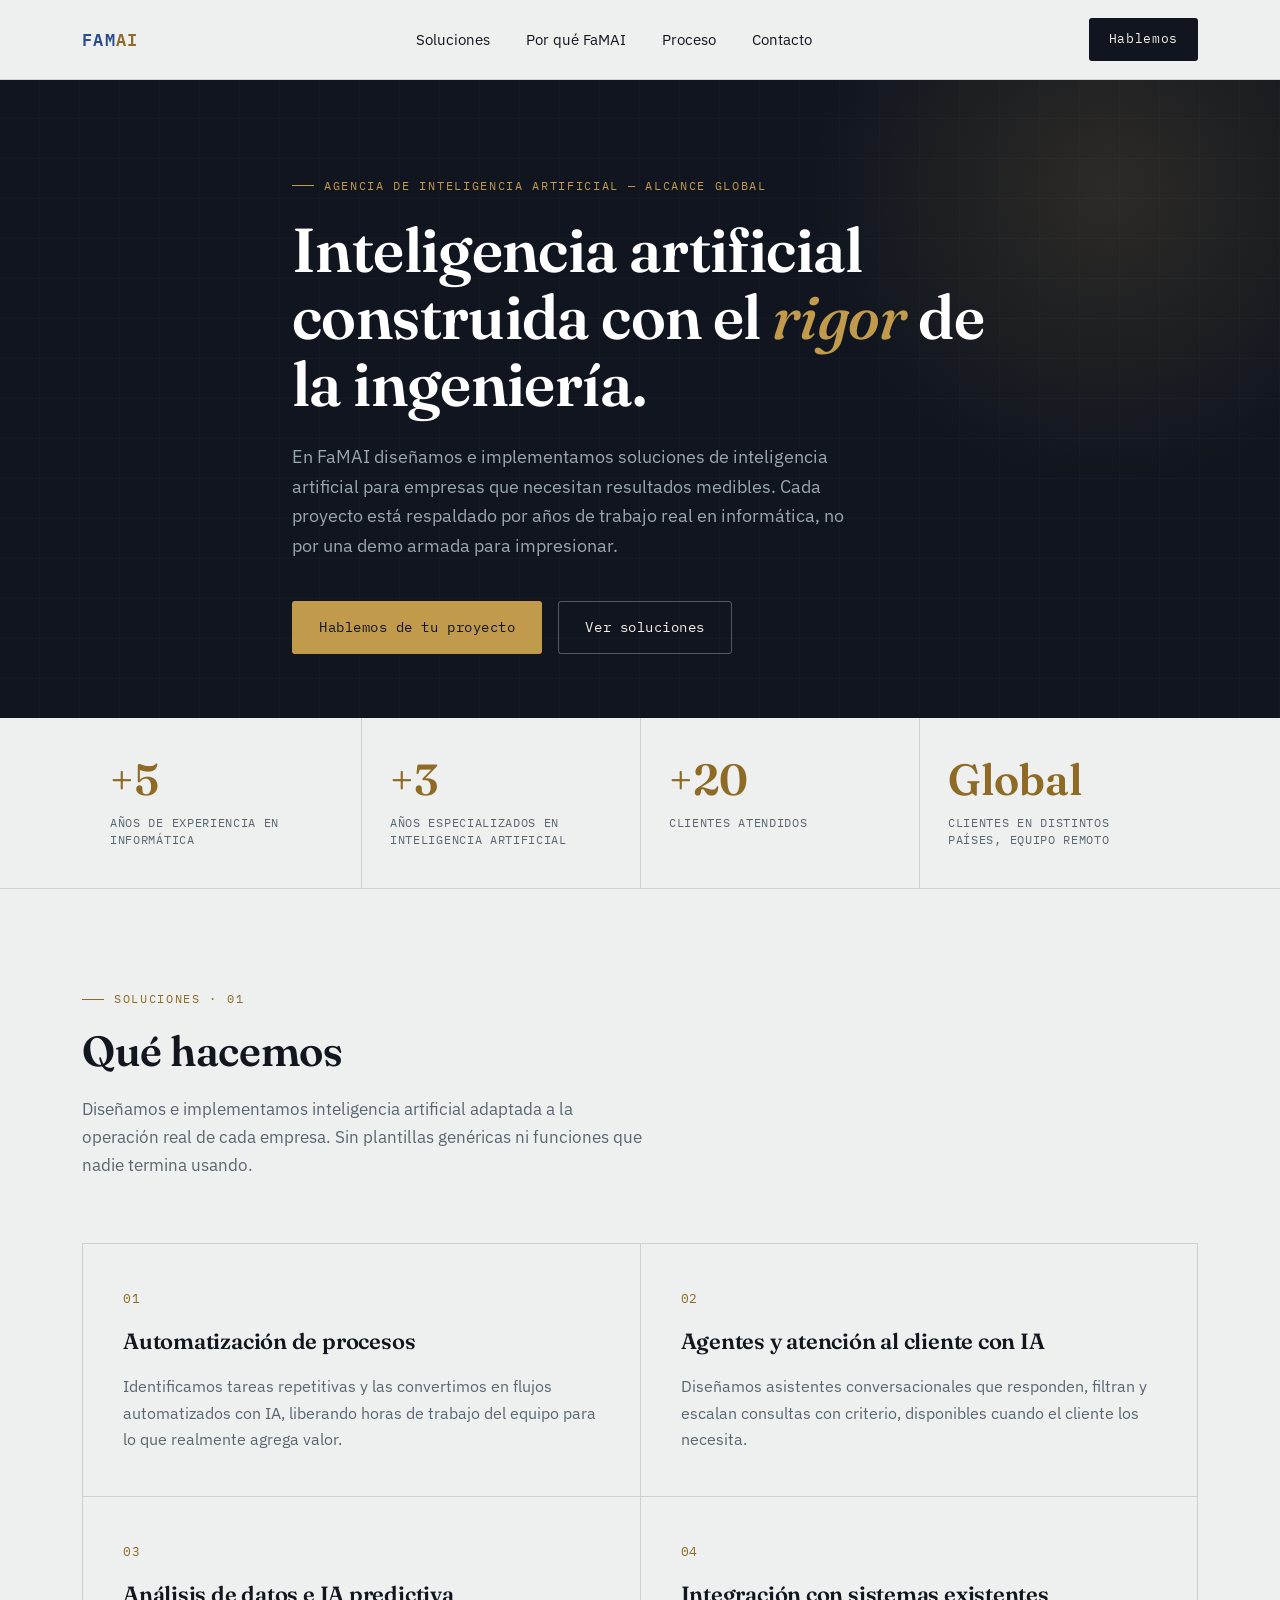
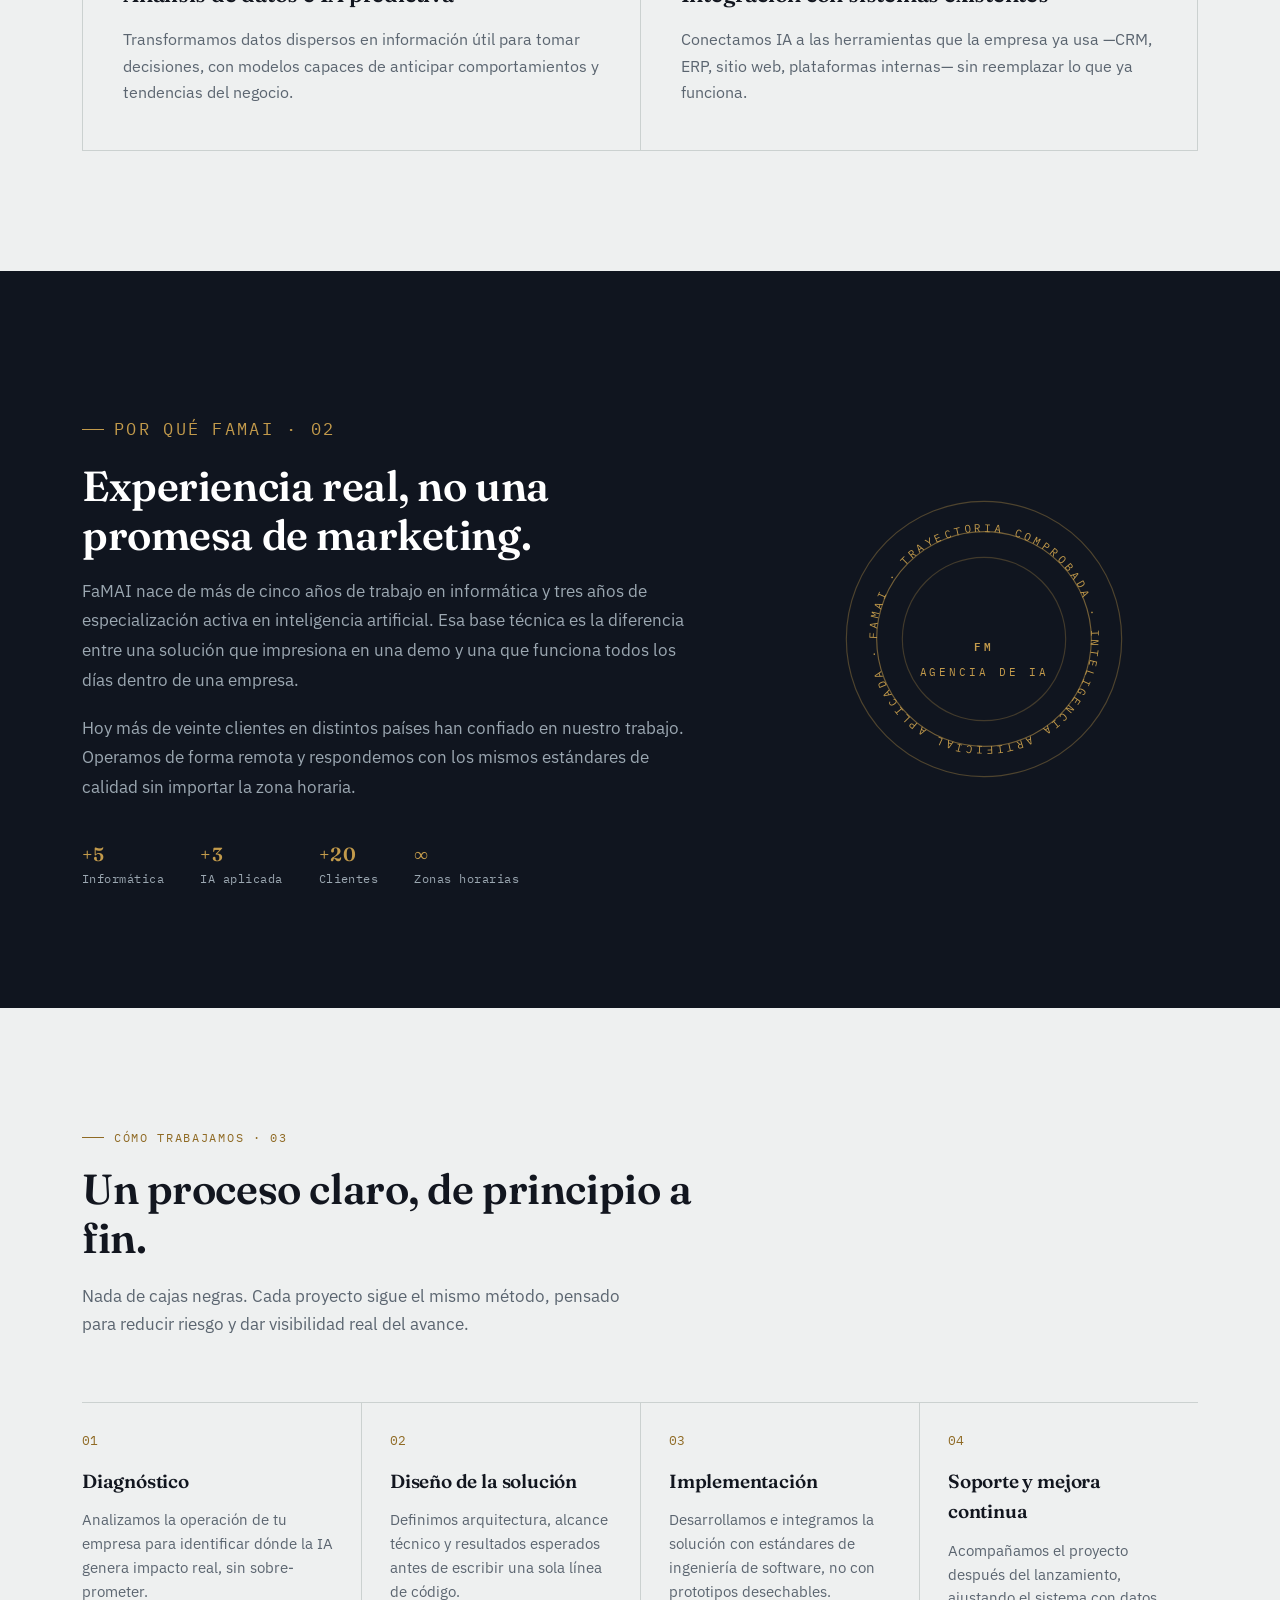
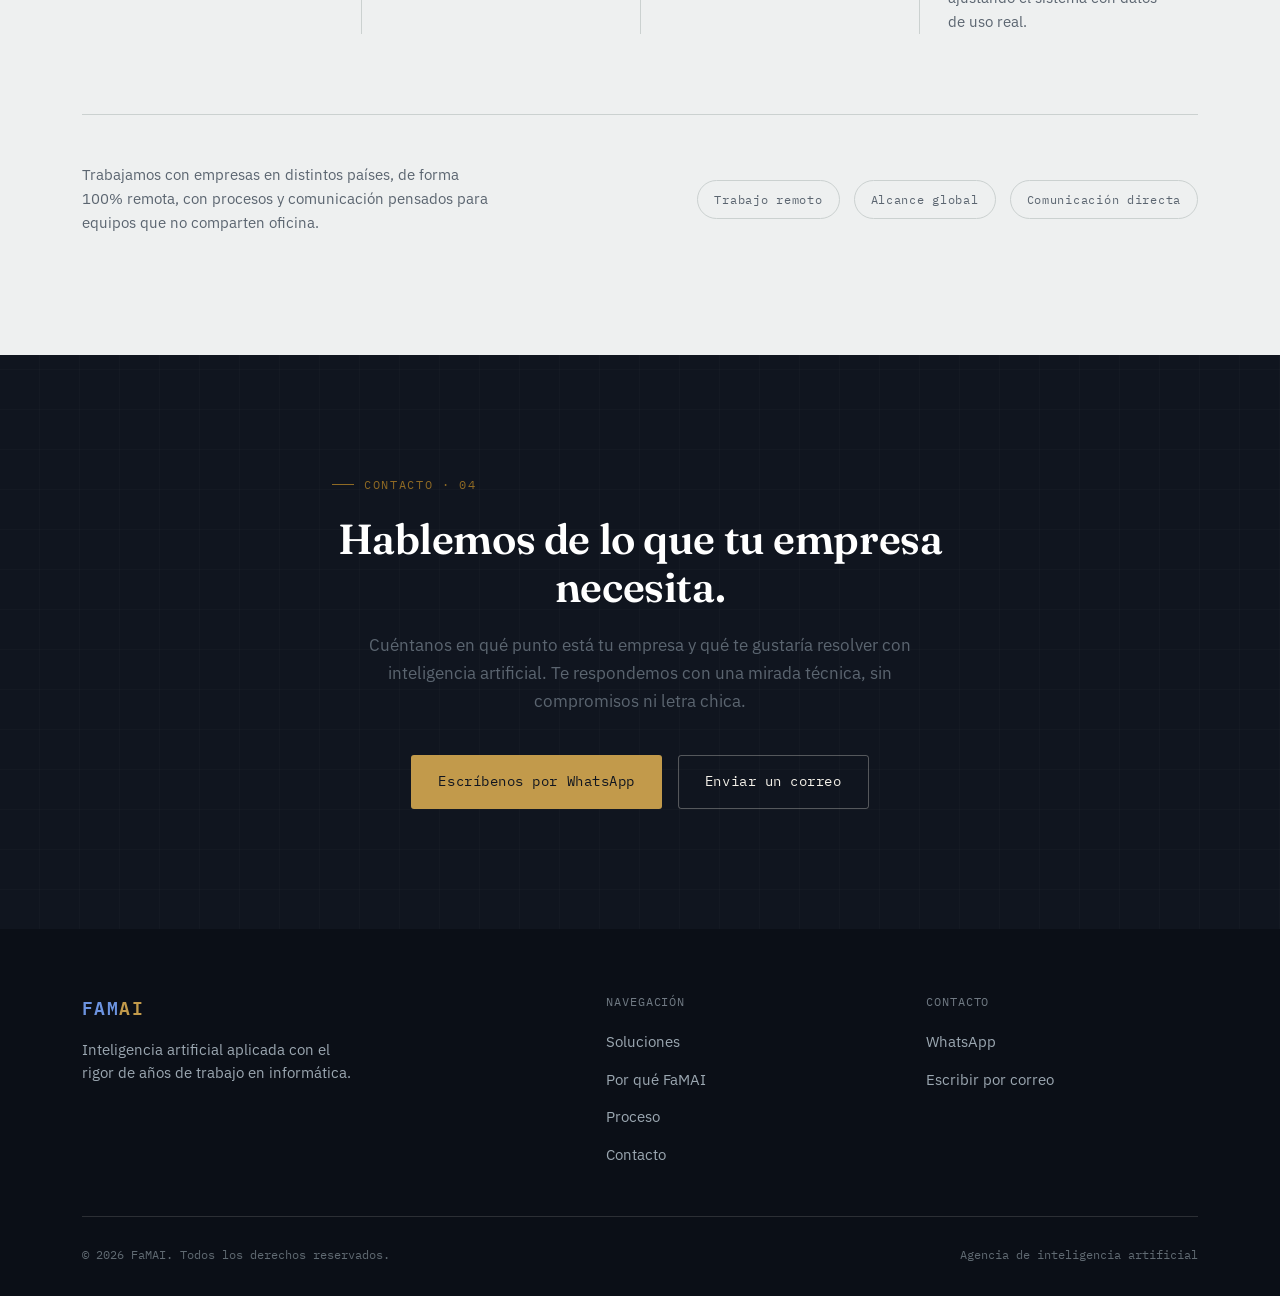
==== famai-landing.html @ adfa9e5e "Add files via upload" ====
<!DOCTYPE html>
<html lang="es">
<head>
<meta charset="UTF-8">
<meta name="viewport" content="width=device-width, initial-scale=1.0">
<title>FaMAI — Agencia de Inteligencia Artificial</title>
<meta name="description" content="FaMAI: agencia de inteligencia artificial. +5 años en informática, +3 años especializados en IA, +20 clientes en distintos países. Soluciones de IA aplicadas con rigor de ingeniería.">
<link rel="preconnect" href="https://fonts.googleapis.com">
<link rel="preconnect" href="https://fonts.gstatic.com" crossorigin>
<link href="https://fonts.googleapis.com/css2?family=Fraunces:opsz,wght@9..144,400;9..144,500;9..144,600;9..144,700&family=IBM+Plex+Mono:wght@400;500;600&family=IBM+Plex+Sans:wght@400;500;600;700&display=swap" rel="stylesheet">
<style>
  :root{
    --ink:#10151F;
    --ink-soft:#1B2331;
    --ink-line: rgba(244,241,233,0.14);
    --paper:#EEF0F0;
    --paper-deep:#E2E6E5;
    --paper-line:#CBD1D0;
    --text:#12161F;
    --ash:#5B6570;
    --ash-on-dark:#9BA7B1;
    --cream:#F4F1E9;
    --brass:#C29A4B;
    --brass-deep:#8F6A24;
    --white:#FFFFFF;
    --blue:#2B4C8C;
    --blue-bright:#6C93E0;

    --font-display:'Fraunces', Georgia, serif;
    --font-body:'IBM Plex Sans', -apple-system, sans-serif;
    --font-mono:'IBM Plex Mono', 'Courier New', monospace;

    --radius:6px;
    --radius-sm:3px;
    --maxw:1180px;
    --gutter:32px;
  }

  *{box-sizing:border-box;}
  html{scroll-behavior:smooth;}
  @media (prefers-reduced-motion: reduce){
    html{scroll-behavior:auto;}
    *,*::before,*::after{animation-duration:0.001ms !important; animation-iteration-count:1 !important; transition-duration:0.001ms !important; scroll-behavior:auto !important;}
  }

  body{
    margin:0;
    background:var(--paper);
    color:var(--text);
    font-family:var(--font-body);
    font-size:16px;
    line-height:1.6;
    -webkit-font-smoothing:antialiased;
  }

  img,svg{display:block; max-width:100%;}
  a{color:inherit;}
  h1,h2,h3{margin:0; font-family:var(--font-display); font-weight:600; letter-spacing:-0.01em;}
  p{margin:0;}
  ul{margin:0; padding:0; list-style:none;}
  button{font-family:inherit;}

  .skip-link{
    position:absolute; left:-999px; top:auto;
    background:var(--brass); color:var(--ink); padding:12px 20px;
    font-family:var(--font-mono); font-size:13px; z-index:200;
  }
  .skip-link:focus{left:16px; top:16px;}

  :focus-visible{outline:2px solid var(--brass); outline-offset:3px;}

  .wrap{max-width:var(--maxw); margin:0 auto; padding:0 var(--gutter);}

  .eyebrow{
    font-family:var(--font-mono);
    font-size:12px;
    letter-spacing:0.14em;
    text-transform:uppercase;
    color:var(--brass-deep);
    display:flex; align-items:center; gap:10px;
  }
  .eyebrow::before{
    content:"";
    width:22px; height:1px; background:var(--brass-deep);
    display:inline-block;
  }
  .section--ink .eyebrow, .hero .eyebrow{ color:var(--brass); }
  .section--ink .eyebrow::before, .hero .eyebrow::before{ background:var(--brass); }

  /* ===== Header ===== */
  .site-header{
    position:sticky; top:0; z-index:100;
    background:rgba(238,240,240,0.88);
    backdrop-filter:blur(10px);
    -webkit-backdrop-filter:blur(10px);
    border-bottom:1px solid var(--paper-line);
  }
  .nav{
    display:flex; align-items:center; justify-content:space-between;
    padding:18px var(--gutter);
    max-width:var(--maxw); margin:0 auto;
  }
  .nav__logo{
    font-family:var(--font-mono);
    font-weight:600;
    font-size:17px;
    letter-spacing:0.08em;
    text-decoration:none;
    color:var(--text);
  }
  .nav__logo .logo-fam{color:var(--blue);}
  .nav__logo .logo-ai{color:var(--brass-deep);}
  .nav__links{
    display:flex; gap:36px;
    font-size:14.5px;
  }
  .nav__links a{
    text-decoration:none; color:var(--text);
    position:relative; padding-bottom:4px;
  }
  .nav__links a::after{
    content:""; position:absolute; left:0; bottom:0;
    width:0; height:1px; background:var(--brass-deep);
    transition:width .25s ease;
  }
  .nav__links a:hover::after{width:100%;}
  .nav__right{display:flex; align-items:center; gap:22px;}
  .nav__cta{
    font-family:var(--font-mono);
    font-size:13px; letter-spacing:0.05em;
    background:var(--ink); color:var(--cream);
    padding:11px 20px; border-radius:var(--radius-sm);
    text-decoration:none; white-space:nowrap;
    transition:background .2s ease;
  }
  .nav__cta:hover{background:var(--brass-deep);}
  .nav__toggle{
    display:none; background:none; border:none; cursor:pointer;
    width:32px; height:24px; position:relative;
  }
  .nav__toggle span, .nav__toggle span::before, .nav__toggle span::after{
    content:""; position:absolute; left:0; width:100%; height:2px; background:var(--text);
    transition:transform .2s ease, opacity .2s ease;
  }
  .nav__toggle span{top:11px;}
  .nav__toggle span::before{top:-8px;}
  .nav__toggle span::after{top:8px;}
  .nav__toggle.is-open span{background:transparent;}
  .nav__toggle.is-open span::before{transform:translateY(8px) rotate(45deg);}
  .nav__toggle.is-open span::after{transform:translateY(-8px) rotate(-45deg);}

  /* ===== Hero ===== */
  .hero{
    background:var(--ink);
    color:var(--cream);
    position:relative;
    overflow:hidden;
    padding:96px 0 64px;
  }
  .hero::before{
    content:"";
    position:absolute; inset:0;
    background-image:
      repeating-linear-gradient(0deg, transparent, transparent 39px, rgba(244,241,233,0.035) 40px),
      repeating-linear-gradient(90deg, transparent, transparent 39px, rgba(244,241,233,0.035) 40px);
    pointer-events:none;
  }
  .hero::after{
    content:"";
    position:absolute; top:-30%; right:-10%;
    width:600px; height:600px;
    background:radial-gradient(circle, rgba(194,154,75,0.16), transparent 70%);
    pointer-events:none;
  }
  .hero__inner{position:relative; z-index:1; max-width:760px;}
  .hero__title{
    font-size:clamp(36px, 5.2vw, 62px);
    line-height:1.08;
    margin-top:22px;
    color:var(--white);
  }
  .hero__title em{
    font-style:italic; color:var(--brass); font-weight:500;
  }
  .hero__sub{
    margin-top:24px;
    max-width:560px;
    font-size:17.5px;
    color:var(--ash-on-dark);
    line-height:1.7;
  }
  .hero__actions{
    margin-top:40px;
    display:flex; flex-wrap:wrap; gap:16px;
  }
  .btn{
    font-family:var(--font-mono);
    font-size:13.5px;
    letter-spacing:0.04em;
    padding:15px 26px;
    border-radius:var(--radius-sm);
    text-decoration:none;
    display:inline-flex; align-items:center; gap:10px;
    transition:transform .2s ease, background .2s ease, border-color .2s ease, color .2s ease;
    border:1px solid transparent;
  }
  .btn--primary{background:var(--brass); color:var(--ink);}
  .btn--primary:hover{transform:translateY(-2px); background:#D6AD5E;}
  .btn--ghost{border-color:rgba(244,241,233,0.3); color:var(--cream);}
  .btn--ghost:hover{border-color:var(--brass); color:var(--brass); transform:translateY(-2px);}
  .btn--dark{background:var(--ink); color:var(--cream);}
  .btn--dark:hover{background:var(--brass-deep); transform:translateY(-2px);}
  .btn--outline-dark{border-color:rgba(18,22,31,0.25); color:var(--text);}
  .btn--outline-dark:hover{border-color:var(--brass-deep); color:var(--brass-deep); transform:translateY(-2px);}

  /* ===== Stats ledger ===== */
  .stats{
    background:var(--paper);
    border-bottom:1px solid var(--paper-line);
  }
  .stats__grid{
    display:grid;
    grid-template-columns:repeat(4, 1fr);
  }
  .stat{
    padding:40px 28px;
    border-left:1px solid var(--paper-line);
    text-align:left;
  }
  .stat:first-child{border-left:none;}
  .stat__value{
    display:block;
    font-family:var(--font-display);
    font-size:clamp(30px, 3.4vw, 44px);
    font-weight:600;
    color:var(--brass-deep);
    line-height:1;
  }
  .stat__label{
    display:block;
    margin-top:12px;
    font-family:var(--font-mono);
    font-size:11.5px;
    letter-spacing:0.06em;
    text-transform:uppercase;
    color:var(--ash);
    line-height:1.5;
  }

  /* ===== Section shell ===== */
  .section{padding:120px 0;}
  .section--tight{padding-top:100px;}
  .section--ink{background:var(--ink); color:var(--cream);}
  .section--paper{background:var(--paper);}
  .section__head{max-width:640px; margin-bottom:64px;}
  .section__title{
    font-size:clamp(28px, 3.4vw, 42px);
    margin-top:18px;
    line-height:1.15;
  }
  .section--ink .section__title{color:var(--white);}
  .section__intro{
    margin-top:20px;
    font-size:16.5px;
    color:var(--ash);
    max-width:560px;
    line-height:1.7;
  }
  .section--ink .section__intro{color:var(--ash-on-dark);}

  /* ===== Services ===== */
  .services__grid{
    display:grid;
    grid-template-columns:1fr 1fr;
    gap:1px;
    background:var(--paper-line);
    border:1px solid var(--paper-line);
  }
  .service-card{
    background:var(--paper);
    padding:44px 40px;
  }
  .service-card__num{
    font-family:var(--font-mono);
    font-size:12.5px;
    color:var(--brass-deep);
    letter-spacing:0.06em;
  }
  .service-card__title{
    font-size:22px;
    margin-top:16px;
  }
  .service-card__text{
    margin-top:14px;
    color:var(--ash);
    font-size:15.5px;
    line-height:1.7;
  }

  /* ===== Trust / seal ===== */
  .trust__grid{
    display:grid;
    grid-template-columns:1.3fr 0.9fr;
    gap:72px;
    align-items:center;
  }
  .trust__text p{
    color:var(--ash-on-dark);
    font-size:16.5px;
    line-height:1.8;
    margin-top:18px;
  }
  .trust__text p:first-of-type{margin-top:24px;}
  .trust__mini{
    margin-top:36px;
    display:flex;
    gap:36px;
    flex-wrap:wrap;
  }
  .trust__mini-item{font-family:var(--font-mono); font-size:12px; letter-spacing:0.04em; color:var(--ash-on-dark);}
  .trust__mini-item b{display:block; color:var(--brass); font-size:19px; font-family:var(--font-display); font-weight:600;}

  .seal-wrap{
    display:flex; justify-content:center; align-items:center;
  }
  .seal{
    width:min(280px, 80%);
    animation:spin 90s linear infinite;
  }
  @media (prefers-reduced-motion: reduce){ .seal{animation:none;} }
  @keyframes spin{ to{ transform:rotate(360deg); } }
  .seal text{
    font-family:var(--font-mono);
    font-size:9.4px;
    letter-spacing:2.5px;
    fill:var(--brass);
  }
  .seal-center{
    font-family:var(--font-display);
  }

  /* ===== Process ===== */
  .process__list{
    display:grid;
    grid-template-columns:repeat(4, 1fr);
    gap:0;
  }
  .process-step{
    padding:0 28px 0 0;
    border-top:1px solid var(--paper-line);
    padding-top:28px;
  }
  .process-step + .process-step{
    border-left:1px solid var(--paper-line);
    padding-left:28px;
  }
  .process-step__num{
    font-family:var(--font-mono);
    font-size:13px;
    color:var(--brass-deep);
  }
  .process-step__title{
    font-size:19px;
    margin-top:14px;
    font-family:var(--font-display);
    font-weight:600;
  }
  .process-step__text{
    margin-top:12px;
    font-size:14.5px;
    color:var(--ash);
    line-height:1.65;
  }

  /* ===== Reach strip ===== */
  .reach{
    margin-top:80px;
    border-top:1px solid var(--paper-line);
    padding-top:48px;
    display:flex;
    justify-content:space-between;
    flex-wrap:wrap;
    gap:24px;
    align-items:center;
  }
  .reach__note{max-width:420px; font-size:15px; color:var(--ash); line-height:1.6;}
  .reach__tags{display:flex; gap:14px; flex-wrap:wrap;}
  .reach__tag{
    font-family:var(--font-mono);
    font-size:12px; letter-spacing:0.06em;
    border:1px solid var(--paper-line);
    padding:9px 16px;
    border-radius:999px;
    color:var(--ash);
  }

  /* ===== CTA final ===== */
  .cta-final{
    background:var(--ink);
    color:var(--cream);
    position:relative;
    overflow:hidden;
  }
  .cta-final::before{
    content:"";
    position:absolute; inset:0;
    background-image:
      repeating-linear-gradient(0deg, transparent, transparent 39px, rgba(244,241,233,0.035) 40px),
      repeating-linear-gradient(90deg, transparent, transparent 39px, rgba(244,241,233,0.035) 40px);
  }
  .cta-final__inner{position:relative; z-index:1; text-align:center; max-width:680px; margin:0 auto;}
  .cta-final .section__title{color:var(--white); margin-top:20px;}
  .cta-final .section__intro{margin-left:auto; margin-right:auto;}
  .cta-final__actions{
    margin-top:40px;
    display:flex; justify-content:center; gap:16px; flex-wrap:wrap;
  }
  /* ===== Footer ===== */
  .site-footer{
    background:#0B0F17;
    color:var(--ash-on-dark);
    padding:64px 0 32px;
  }
  .footer__grid{
    display:grid;
    grid-template-columns:1.4fr 0.8fr 0.8fr;
    gap:48px;
    padding-bottom:48px;
    border-bottom:1px solid var(--ink-line);
  }
  .footer__logo{
    font-family:var(--font-mono);
    font-weight:600;
    font-size:18px;
    letter-spacing:0.08em;
    color:var(--cream);
  }
  .footer__logo .logo-fam{color:var(--blue-bright);}
  .footer__logo .logo-ai{color:var(--brass);}
  .footer__tag{
    margin-top:16px;
    font-size:14.5px;
    max-width:280px;
    line-height:1.6;
  }
  .footer__col-title{
    font-family:var(--font-mono);
    font-size:11.5px;
    letter-spacing:0.08em;
    text-transform:uppercase;
    color:var(--ash-on-dark);
    opacity:0.7;
  }
  .footer__col ul{margin-top:18px; display:flex; flex-direction:column; gap:12px;}
  .footer__col a{font-size:14.5px; text-decoration:none; color:var(--ash-on-dark);}
  .footer__col a:hover{color:var(--brass);}
  .footer__bottom{
    padding-top:28px;
    display:flex; justify-content:space-between; flex-wrap:wrap; gap:12px;
    font-family:var(--font-mono);
    font-size:12px;
    color:rgba(154,166,175,0.6);
  }

  /* ===== Reveal on scroll ===== */
  .reveal{opacity:0; transform:translateY(18px); transition:opacity .7s ease, transform .7s ease;}
  .reveal.is-visible{opacity:1; transform:translateY(0);}

  /* ===== Responsive ===== */
  @media (max-width: 980px){
    .trust__grid{grid-template-columns:1fr; gap:48px;}
    .seal-wrap{order:-1;}
    .footer__grid{grid-template-columns:1fr 1fr;}
  }
  @media (max-width: 860px){
    .nav__links{display:none;}
    .nav__toggle{display:block;}
    .nav.is-open .nav__links{
      display:flex; flex-direction:column; gap:0;
      position:absolute; top:100%; left:0; right:0;
      background:var(--paper); border-bottom:1px solid var(--paper-line);
      padding:8px var(--gutter) 20px;
    }
    .nav.is-open .nav__links a{padding:14px 0; border-bottom:1px solid var(--paper-line);}
    .services__grid{grid-template-columns:1fr;}
    .process__list{grid-template-columns:1fr 1fr; row-gap:32px;}
    .process-step:nth-child(3){border-left:none; padding-left:0;}
    .stats__grid{grid-template-columns:1fr 1fr;}
    .stat:nth-child(3){border-left:none;}
    .stat{border-top:1px solid var(--paper-line);}
    .stat:first-child, .stat:nth-child(2){border-top:none;}
  }
  @media (max-width: 560px){
    .section{padding:80px 0;}
    .hero{padding:72px 0 48px;}
    .process__list{grid-template-columns:1fr;}
    .process-step, .process-step + .process-step{border-left:none; padding-left:0; margin-top:24px;}
    .stats__grid{grid-template-columns:1fr;}
    .stat{border-left:none !important; border-top:1px solid var(--paper-line) !important;}
    .stat:first-child{border-top:none !important;}
    .footer__grid{grid-template-columns:1fr;}
    .footer__bottom{flex-direction:column;}
  }
</style>
</head>
<body>

<a href="#main" class="skip-link">Saltar al contenido</a>

<header class="site-header">
  <nav class="nav" id="nav">
    <a href="#main" class="nav__logo"><span class="logo-fam">FAM</span><span class="logo-ai">AI</span></a>
    <ul class="nav__links">
      <li><a href="#soluciones">Soluciones</a></li>
      <li><a href="#por-que">Por qué FaMAI</a></li>
      <li><a href="#proceso">Proceso</a></li>
      <li><a href="#contacto">Contacto</a></li>
    </ul>
    <div class="nav__right">
      <a href="https://wa.me/56950022347" target="_blank" rel="noopener" class="nav__cta">Hablemos</a>
      <button class="nav__toggle" id="navToggle" aria-label="Abrir menú" aria-expanded="false"><span></span></button>
    </div>
  </nav>
</header>

<main id="main">

  <!-- HERO -->
  <section class="hero">
    <div class="wrap hero__inner">
      <p class="eyebrow">Agencia de inteligencia artificial — alcance global</p>
      <h1 class="hero__title">Inteligencia artificial construida con el <em>rigor</em> de la ingeniería.</h1>
      <p class="hero__sub">En FaMAI diseñamos e implementamos soluciones de inteligencia artificial para empresas que necesitan resultados medibles. Cada proyecto está respaldado por años de trabajo real en informática, no por una demo armada para impresionar.</p>
      <div class="hero__actions">
        <a href="#contacto" class="btn btn--primary">Hablemos de tu proyecto</a>
        <a href="#soluciones" class="btn btn--ghost">Ver soluciones</a>
      </div>
    </div>
  </section>

  <!-- STATS LEDGER -->
  <section class="stats">
    <div class="wrap stats__grid">
      <div class="stat">
        <span class="stat__value">+5</span>
        <span class="stat__label">Años de experiencia en informática</span>
      </div>
      <div class="stat">
        <span class="stat__value">+3</span>
        <span class="stat__label">Años especializados en inteligencia artificial</span>
      </div>
      <div class="stat">
        <span class="stat__value">+20</span>
        <span class="stat__label">Clientes atendidos</span>
      </div>
      <div class="stat">
        <span class="stat__value">Global</span>
        <span class="stat__label">Clientes en distintos países, equipo remoto</span>
      </div>
    </div>
  </section>

  <!-- SERVICIOS -->
  <section class="section section--paper section--tight" id="soluciones">
    <div class="wrap">
      <div class="section__head reveal">
        <p class="eyebrow">Soluciones · 01</p>
        <h2 class="section__title">Qué hacemos</h2>
        <p class="section__intro">Diseñamos e implementamos inteligencia artificial adaptada a la operación real de cada empresa. Sin plantillas genéricas ni funciones que nadie termina usando.</p>
      </div>
    </div>
    <div class="wrap">
      <div class="services__grid reveal">
        <article class="service-card">
          <p class="service-card__num">01</p>
          <h3 class="service-card__title">Automatización de procesos</h3>
          <p class="service-card__text">Identificamos tareas repetitivas y las convertimos en flujos automatizados con IA, liberando horas de trabajo del equipo para lo que realmente agrega valor.</p>
        </article>
        <article class="service-card">
          <p class="service-card__num">02</p>
          <h3 class="service-card__title">Agentes y atención al cliente con IA</h3>
          <p class="service-card__text">Diseñamos asistentes conversacionales que responden, filtran y escalan consultas con criterio, disponibles cuando el cliente los necesita.</p>
        </article>
        <article class="service-card">
          <p class="service-card__num">03</p>
          <h3 class="service-card__title">Análisis de datos e IA predictiva</h3>
          <p class="service-card__text">Transformamos datos dispersos en información útil para tomar decisiones, con modelos capaces de anticipar comportamientos y tendencias del negocio.</p>
        </article>
        <article class="service-card">
          <p class="service-card__num">04</p>
          <h3 class="service-card__title">Integración con sistemas existentes</h3>
          <p class="service-card__text">Conectamos IA a las herramientas que la empresa ya usa —CRM, ERP, sitio web, plataformas internas— sin reemplazar lo que ya funciona.</p>
        </article>
      </div>
    </div>
  </section>

  <!-- POR QUÉ FAMAI -->
  <section class="section section--ink" id="por-que">
    <div class="wrap trust__grid">
      <div class="trust__text reveal">
        <p class="eyebrow">Por qué FaMAI · 02</p>
        <h2 class="section__title">Experiencia real, no una promesa de marketing.</h2>
        <p>FaMAI nace de más de cinco años de trabajo en informática y tres años de especialización activa en inteligencia artificial. Esa base técnica es la diferencia entre una solución que impresiona en una demo y una que funciona todos los días dentro de una empresa.</p>
        <p>Hoy más de veinte clientes en distintos países han confiado en nuestro trabajo. Operamos de forma remota y respondemos con los mismos estándares de calidad sin importar la zona horaria.</p>
        <div class="trust__mini">
          <div class="trust__mini-item"><b>+5</b>Informática</div>
          <div class="trust__mini-item"><b>+3</b>IA aplicada</div>
          <div class="trust__mini-item"><b>+20</b>Clientes</div>
          <div class="trust__mini-item"><b>∞</b>Zonas horarias</div>
        </div>
      </div>
      <div class="seal-wrap reveal">
        <svg class="seal" viewBox="0 0 240 240" xmlns="http://www.w3.org/2000/svg" role="img" aria-label="Sello FaMAI, trayectoria comprobada">
          <defs>
            <path id="sealPath" d="M120,120 m-92,0 a92,92 0 1,1 184,0 a92,92 0 1,1 -184,0" />
          </defs>
          <circle cx="120" cy="120" r="118" fill="none" stroke="rgba(194,154,75,0.35)" stroke-width="1"/>
          <circle cx="120" cy="120" r="92" fill="none" stroke="rgba(194,154,75,0.55)" stroke-width="1"/>
          <circle cx="120" cy="120" r="70" fill="none" stroke="rgba(194,154,75,0.28)" stroke-width="1"/>
          <text>
            <textPath href="#sealPath" startOffset="0%">FAMAI · TRAYECTORIA COMPROBADA · INTELIGENCIA ARTIFICIAL APLICADA · </textPath>
          </text>
          <g class="seal-center" text-anchor="middle">
            <text x="120" y="130" font-size="34" fill="#F4F1E9" font-weight="600">FM</text>
            <text x="120" y="152" font-size="9" letter-spacing="2" fill="#9BA7B1">AGENCIA DE IA</text>
          </g>
        </svg>
      </div>
    </div>
  </section>

  <!-- PROCESO -->
  <section class="section section--paper" id="proceso">
    <div class="wrap">
      <div class="section__head reveal">
        <p class="eyebrow">Cómo trabajamos · 03</p>
        <h2 class="section__title">Un proceso claro, de principio a fin.</h2>
        <p class="section__intro">Nada de cajas negras. Cada proyecto sigue el mismo método, pensado para reducir riesgo y dar visibilidad real del avance.</p>
      </div>

      <div class="process__list reveal">
        <div class="process-step">
          <p class="process-step__num">01</p>
          <h3 class="process-step__title">Diagnóstico</h3>
          <p class="process-step__text">Analizamos la operación de tu empresa para identificar dónde la IA genera impacto real, sin sobre-prometer.</p>
        </div>
        <div class="process-step">
          <p class="process-step__num">02</p>
          <h3 class="process-step__title">Diseño de la solución</h3>
          <p class="process-step__text">Definimos arquitectura, alcance técnico y resultados esperados antes de escribir una sola línea de código.</p>
        </div>
        <div class="process-step">
          <p class="process-step__num">03</p>
          <h3 class="process-step__title">Implementación</h3>
          <p class="process-step__text">Desarrollamos e integramos la solución con estándares de ingeniería de software, no con prototipos desechables.</p>
        </div>
        <div class="process-step">
          <p class="process-step__num">04</p>
          <h3 class="process-step__title">Soporte y mejora continua</h3>
          <p class="process-step__text">Acompañamos el proyecto después del lanzamiento, ajustando el sistema con datos de uso real.</p>
        </div>
      </div>

      <div class="reach reveal">
        <p class="reach__note">Trabajamos con empresas en distintos países, de forma 100% remota, con procesos y comunicación pensados para equipos que no comparten oficina.</p>
        <div class="reach__tags">
          <span class="reach__tag">Trabajo remoto</span>
          <span class="reach__tag">Alcance global</span>
          <span class="reach__tag">Comunicación directa</span>
        </div>
      </div>
    </div>
  </section>

  <!-- CTA FINAL -->
  <section class="section cta-final" id="contacto">
    <div class="wrap cta-final__inner">
      <p class="eyebrow">Contacto · 04</p>
      <h2 class="section__title">Hablemos de lo que tu empresa necesita.</h2>
      <p class="section__intro">Cuéntanos en qué punto está tu empresa y qué te gustaría resolver con inteligencia artificial. Te respondemos con una mirada técnica, sin compromisos ni letra chica.</p>
      <div class="cta-final__actions">
        <a href="https://wa.me/56950022347" target="_blank" rel="noopener" class="btn btn--primary">Escríbenos por WhatsApp</a>
        <a href="mailto:fcomlopezortiz@gmail.com" class="btn btn--ghost">Enviar un correo</a>
      </div>
    </div>
  </section>

</main>

<footer class="site-footer">
  <div class="wrap">
    <div class="footer__grid">
      <div>
        <p class="footer__logo"><span class="logo-fam">FAM</span><span class="logo-ai">AI</span></p>
        <p class="footer__tag">Inteligencia artificial aplicada con el rigor de años de trabajo en informática.</p>
      </div>
      <div class="footer__col">
        <p class="footer__col-title">Navegación</p>
        <ul>
          <li><a href="#soluciones">Soluciones</a></li>
          <li><a href="#por-que">Por qué FaMAI</a></li>
          <li><a href="#proceso">Proceso</a></li>
          <li><a href="#contacto">Contacto</a></li>
        </ul>
      </div>
      <div class="footer__col">
        <p class="footer__col-title">Contacto</p>
        <ul>
          <li><a href="https://wa.me/56950022347" target="_blank" rel="noopener">WhatsApp</a></li>
          <li><a href="mailto:fcomlopezortiz@gmail.com">Escribir por correo</a></li>
        </ul>
      </div>
    </div>
    <div class="footer__bottom">
      <span id="year">© 2026 FaMAI. Todos los derechos reservados.</span>
      <span>Agencia de inteligencia artificial</span>
    </div>
  </div>
</footer>

<script>
  // Mobile nav toggle
  const nav = document.getElementById('nav');
  const navToggle = document.getElementById('navToggle');
  navToggle.addEventListener('click', () => {
    const isOpen = nav.classList.toggle('is-open');
    navToggle.classList.toggle('is-open', isOpen);
    navToggle.setAttribute('aria-expanded', isOpen ? 'true' : 'false');
  });
  document.querySelectorAll('.nav__links a').forEach(link => {
    link.addEventListener('click', () => {
      nav.classList.remove('is-open');
      navToggle.classList.remove('is-open');
      navToggle.setAttribute('aria-expanded', 'false');
    });
  });

  // Scroll reveal
  const revealEls = document.querySelectorAll('.reveal');
  if ('IntersectionObserver' in window) {
    const io = new IntersectionObserver((entries) => {
      entries.forEach(entry => {
        if (entry.isIntersecting) {
          entry.target.classList.add('is-visible');
          io.unobserve(entry.target);
        }
      });
    }, { threshold: 0.15 });
    revealEls.forEach(el => io.observe(el));
  } else {
    revealEls.forEach(el => el.classList.add('is-visible'));
  }

  // Footer year
  const yearEl = document.getElementById('year');
  yearEl.textContent = `© ${new Date().getFullYear()} FaMAI. Todos los derechos reservados.`;
</script>

</body>
</html>
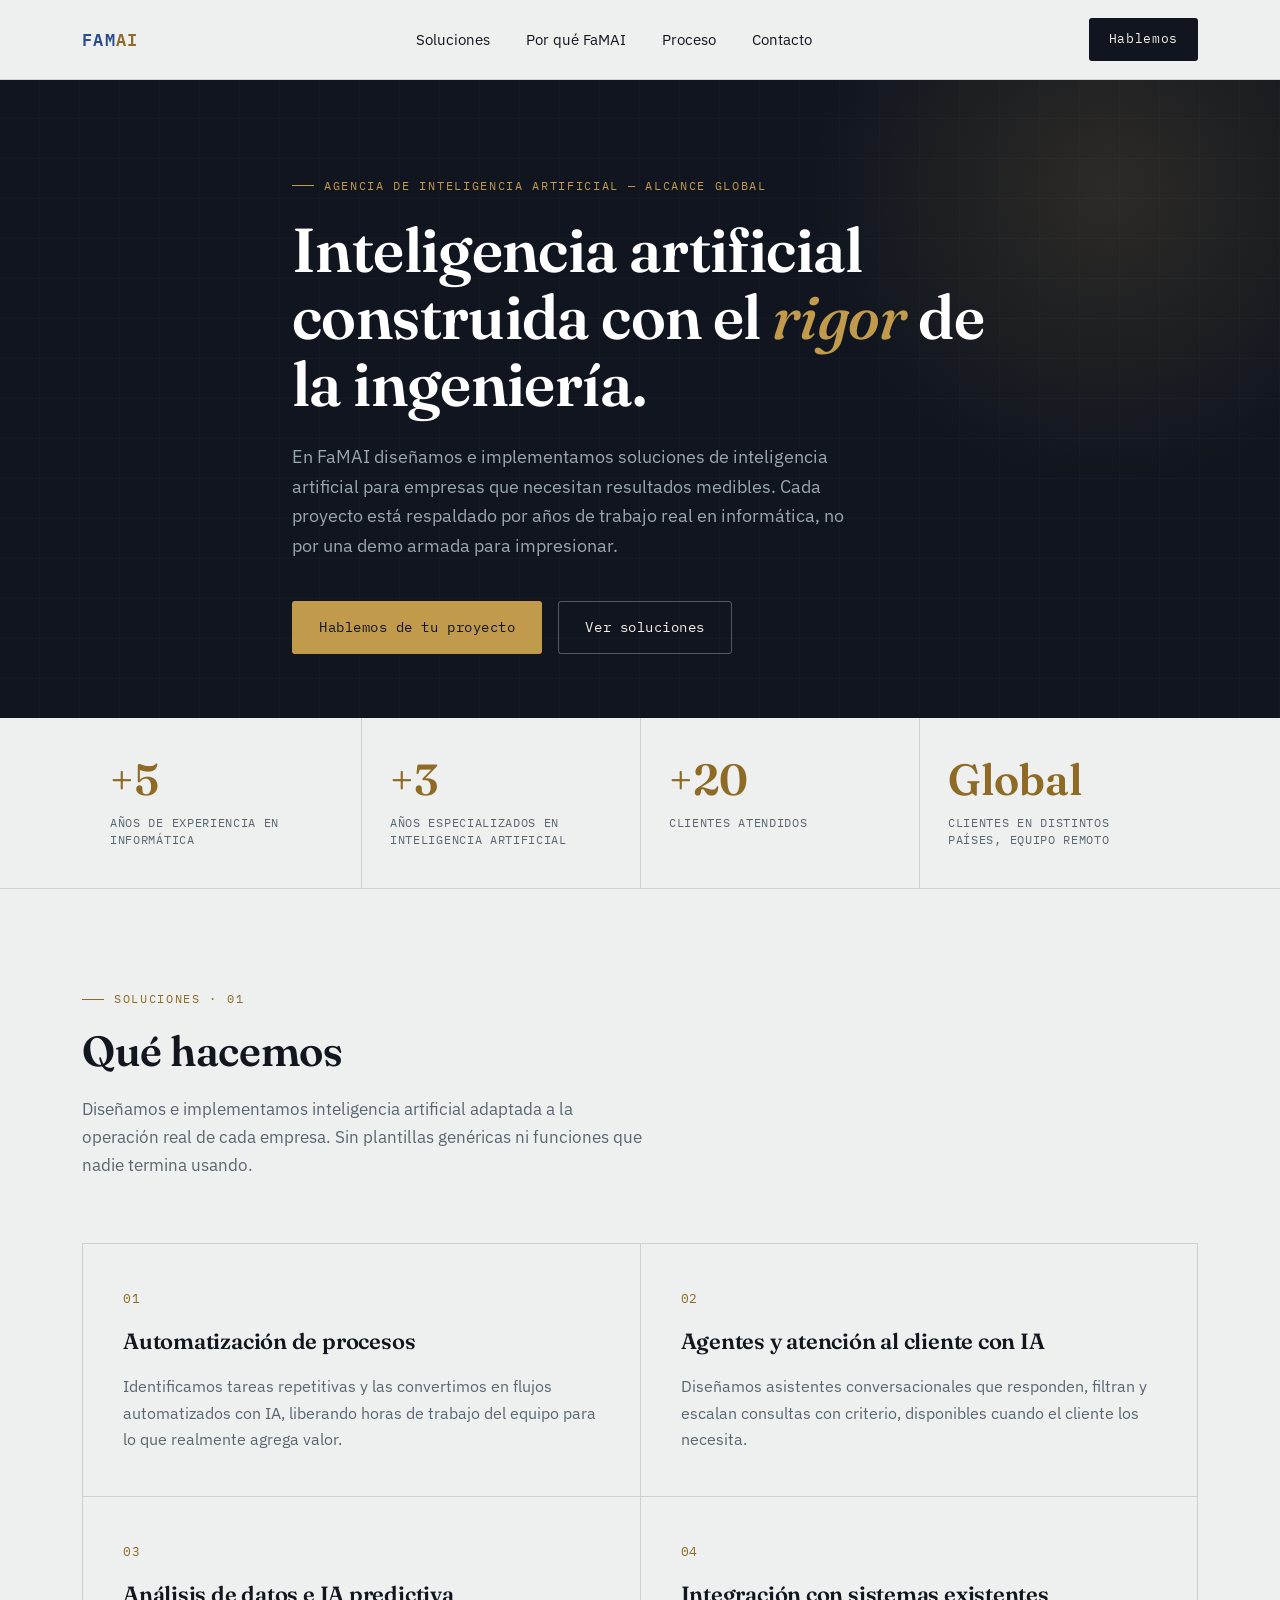
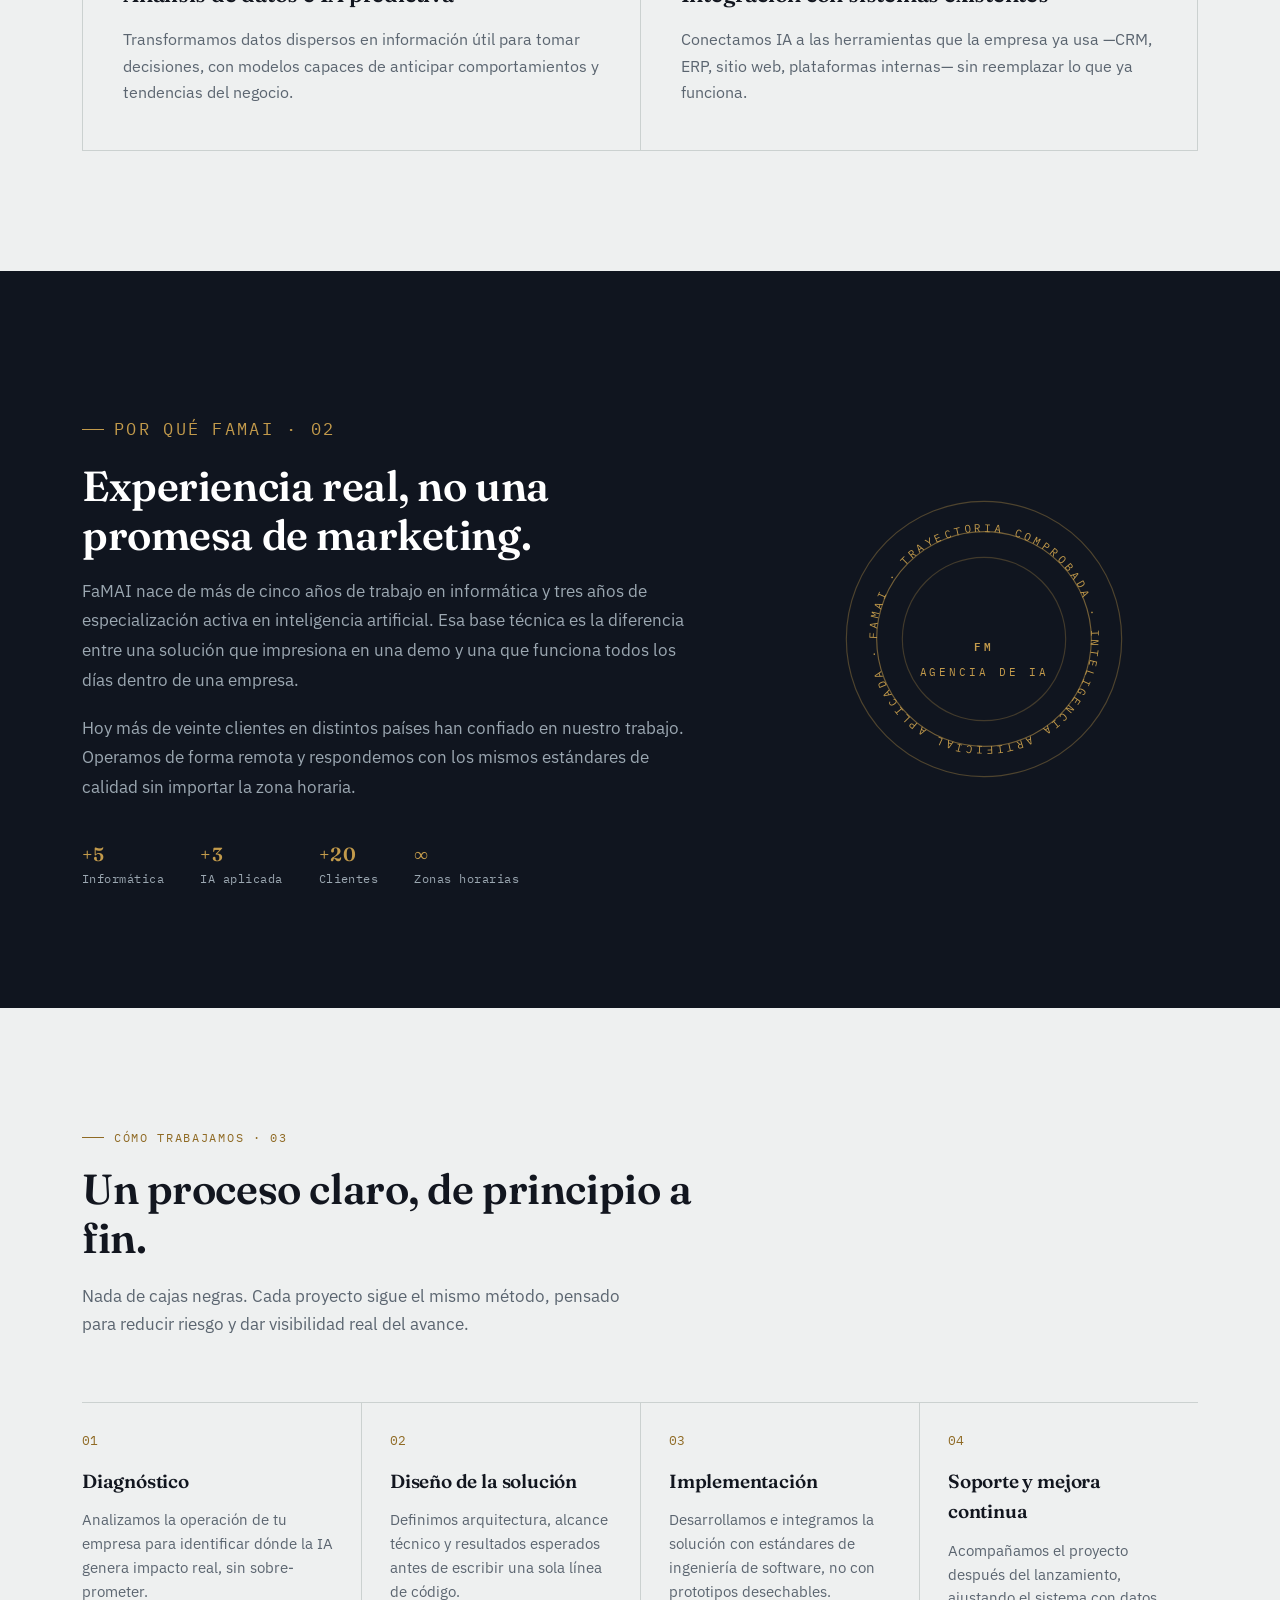
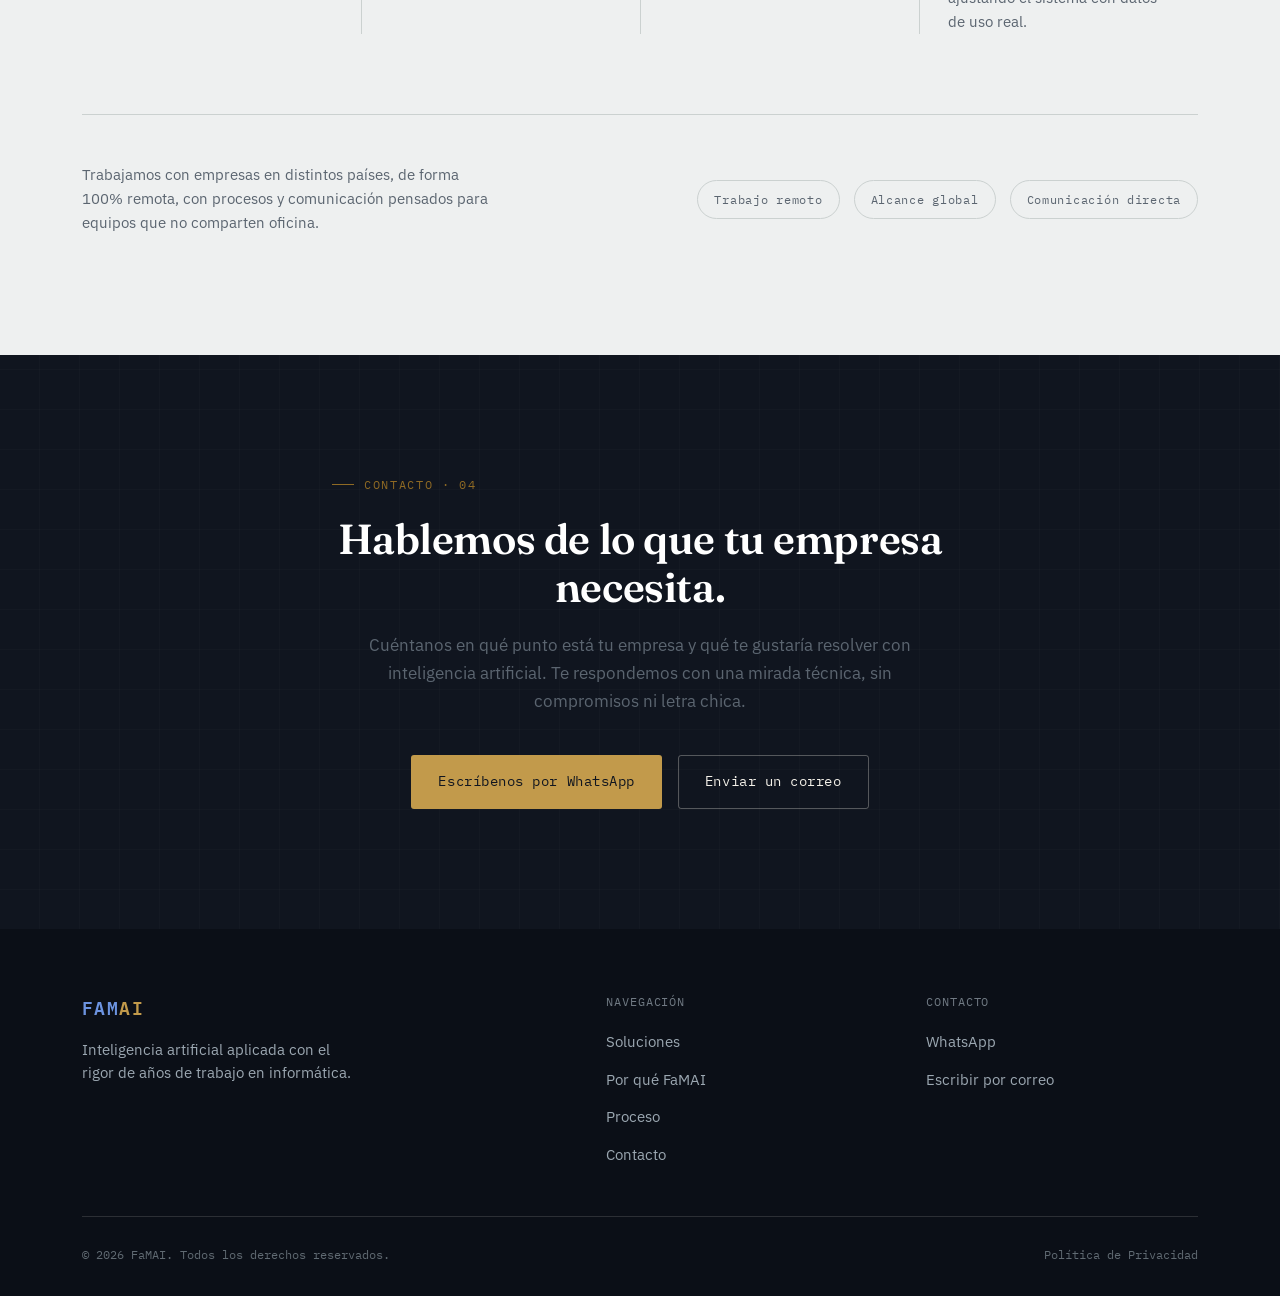
==== commit a5f07cb8: "Add files via upload" ====
--- a/famai-landing.html
+++ b/famai-landing.html
@@ -5,503 +5,34 @@
 <meta name="viewport" content="width=device-width, initial-scale=1.0">
 <title>FaMAI — Agencia de Inteligencia Artificial</title>
 <meta name="description" content="FaMAI: agencia de inteligencia artificial. +5 años en informática, +3 años especializados en IA, +20 clientes en distintos países. Soluciones de IA aplicadas con rigor de ingeniería.">
+
+<!-- Favicon -->
+<link rel="icon" href="favicon.ico" sizes="any">
+<link rel="icon" type="image/png" sizes="32x32" href="favicon-32x32.png">
+<link rel="icon" type="image/png" sizes="16x16" href="favicon-16x16.png">
+<link rel="apple-touch-icon" sizes="180x180" href="apple-touch-icon.png">
+<meta name="theme-color" content="#10151F">
+
+<!-- Open Graph (WhatsApp, LinkedIn, Facebook, etc.) -->
+<meta property="og:type" content="website">
+<meta property="og:site_name" content="FaMAI">
+<meta property="og:locale" content="es_CL">
+<meta property="og:title" content="FaMAI — Agencia de Inteligencia Artificial">
+<meta property="og:description" content="Soluciones de inteligencia artificial aplicadas con el rigor de la ingeniería. +5 años en informática, +3 años especializados en IA, +20 clientes en distintos países.">
+<meta property="og:image" content="og-image.png">
+<meta property="og:image:width" content="1200">
+<meta property="og:image:height" content="630">
+
+<!-- Twitter / X Card -->
+<meta name="twitter:card" content="summary_large_image">
+<meta name="twitter:title" content="FaMAI — Agencia de Inteligencia Artificial">
+<meta name="twitter:description" content="Soluciones de inteligencia artificial aplicadas con el rigor de la ingeniería.">
+<meta name="twitter:image" content="og-image.png">
+
 <link rel="preconnect" href="https://fonts.googleapis.com">
 <link rel="preconnect" href="https://fonts.gstatic.com" crossorigin>
 <link href="https://fonts.googleapis.com/css2?family=Fraunces:opsz,wght@9..144,400;9..144,500;9..144,600;9..144,700&family=IBM+Plex+Mono:wght@400;500;600&family=IBM+Plex+Sans:wght@400;500;600;700&display=swap" rel="stylesheet">
-<style>
-  :root{
-    --ink:#10151F;
-    --ink-soft:#1B2331;
-    --ink-line: rgba(244,241,233,0.14);
-    --paper:#EEF0F0;
-    --paper-deep:#E2E6E5;
-    --paper-line:#CBD1D0;
-    --text:#12161F;
-    --ash:#5B6570;
-    --ash-on-dark:#9BA7B1;
-    --cream:#F4F1E9;
-    --brass:#C29A4B;
-    --brass-deep:#8F6A24;
-    --white:#FFFFFF;
-    --blue:#2B4C8C;
-    --blue-bright:#6C93E0;
-
-    --font-display:'Fraunces', Georgia, serif;
-    --font-body:'IBM Plex Sans', -apple-system, sans-serif;
-    --font-mono:'IBM Plex Mono', 'Courier New', monospace;
-
-    --radius:6px;
-    --radius-sm:3px;
-    --maxw:1180px;
-    --gutter:32px;
-  }
-
-  *{box-sizing:border-box;}
-  html{scroll-behavior:smooth;}
-  @media (prefers-reduced-motion: reduce){
-    html{scroll-behavior:auto;}
-    *,*::before,*::after{animation-duration:0.001ms !important; animation-iteration-count:1 !important; transition-duration:0.001ms !important; scroll-behavior:auto !important;}
-  }
-
-  body{
-    margin:0;
-    background:var(--paper);
-    color:var(--text);
-    font-family:var(--font-body);
-    font-size:16px;
-    line-height:1.6;
-    -webkit-font-smoothing:antialiased;
-  }
-
-  img,svg{display:block; max-width:100%;}
-  a{color:inherit;}
-  h1,h2,h3{margin:0; font-family:var(--font-display); font-weight:600; letter-spacing:-0.01em;}
-  p{margin:0;}
-  ul{margin:0; padding:0; list-style:none;}
-  button{font-family:inherit;}
-
-  .skip-link{
-    position:absolute; left:-999px; top:auto;
-    background:var(--brass); color:var(--ink); padding:12px 20px;
-    font-family:var(--font-mono); font-size:13px; z-index:200;
-  }
-  .skip-link:focus{left:16px; top:16px;}
-
-  :focus-visible{outline:2px solid var(--brass); outline-offset:3px;}
-
-  .wrap{max-width:var(--maxw); margin:0 auto; padding:0 var(--gutter);}
-
-  .eyebrow{
-    font-family:var(--font-mono);
-    font-size:12px;
-    letter-spacing:0.14em;
-    text-transform:uppercase;
-    color:var(--brass-deep);
-    display:flex; align-items:center; gap:10px;
-  }
-  .eyebrow::before{
-    content:"";
-    width:22px; height:1px; background:var(--brass-deep);
-    display:inline-block;
-  }
-  .section--ink .eyebrow, .hero .eyebrow{ color:var(--brass); }
-  .section--ink .eyebrow::before, .hero .eyebrow::before{ background:var(--brass); }
-
-  /* ===== Header ===== */
-  .site-header{
-    position:sticky; top:0; z-index:100;
-    background:rgba(238,240,240,0.88);
-    backdrop-filter:blur(10px);
-    -webkit-backdrop-filter:blur(10px);
-    border-bottom:1px solid var(--paper-line);
-  }
-  .nav{
-    display:flex; align-items:center; justify-content:space-between;
-    padding:18px var(--gutter);
-    max-width:var(--maxw); margin:0 auto;
-  }
-  .nav__logo{
-    font-family:var(--font-mono);
-    font-weight:600;
-    font-size:17px;
-    letter-spacing:0.08em;
-    text-decoration:none;
-    color:var(--text);
-  }
-  .nav__logo .logo-fam{color:var(--blue);}
-  .nav__logo .logo-ai{color:var(--brass-deep);}
-  .nav__links{
-    display:flex; gap:36px;
-    font-size:14.5px;
-  }
-  .nav__links a{
-    text-decoration:none; color:var(--text);
-    position:relative; padding-bottom:4px;
-  }
-  .nav__links a::after{
-    content:""; position:absolute; left:0; bottom:0;
-    width:0; height:1px; background:var(--brass-deep);
-    transition:width .25s ease;
-  }
-  .nav__links a:hover::after{width:100%;}
-  .nav__right{display:flex; align-items:center; gap:22px;}
-  .nav__cta{
-    font-family:var(--font-mono);
-    font-size:13px; letter-spacing:0.05em;
-    background:var(--ink); color:var(--cream);
-    padding:11px 20px; border-radius:var(--radius-sm);
-    text-decoration:none; white-space:nowrap;
-    transition:background .2s ease;
-  }
-  .nav__cta:hover{background:var(--brass-deep);}
-  .nav__toggle{
-    display:none; background:none; border:none; cursor:pointer;
-    width:32px; height:24px; position:relative;
-  }
-  .nav__toggle span, .nav__toggle span::before, .nav__toggle span::after{
-    content:""; position:absolute; left:0; width:100%; height:2px; background:var(--text);
-    transition:transform .2s ease, opacity .2s ease;
-  }
-  .nav__toggle span{top:11px;}
-  .nav__toggle span::before{top:-8px;}
-  .nav__toggle span::after{top:8px;}
-  .nav__toggle.is-open span{background:transparent;}
-  .nav__toggle.is-open span::before{transform:translateY(8px) rotate(45deg);}
-  .nav__toggle.is-open span::after{transform:translateY(-8px) rotate(-45deg);}
-
-  /* ===== Hero ===== */
-  .hero{
-    background:var(--ink);
-    color:var(--cream);
-    position:relative;
-    overflow:hidden;
-    padding:96px 0 64px;
-  }
-  .hero::before{
-    content:"";
-    position:absolute; inset:0;
-    background-image:
-      repeating-linear-gradient(0deg, transparent, transparent 39px, rgba(244,241,233,0.035) 40px),
-      repeating-linear-gradient(90deg, transparent, transparent 39px, rgba(244,241,233,0.035) 40px);
-    pointer-events:none;
-  }
-  .hero::after{
-    content:"";
-    position:absolute; top:-30%; right:-10%;
-    width:600px; height:600px;
-    background:radial-gradient(circle, rgba(194,154,75,0.16), transparent 70%);
-    pointer-events:none;
-  }
-  .hero__inner{position:relative; z-index:1; max-width:760px;}
-  .hero__title{
-    font-size:clamp(36px, 5.2vw, 62px);
-    line-height:1.08;
-    margin-top:22px;
-    color:var(--white);
-  }
-  .hero__title em{
-    font-style:italic; color:var(--brass); font-weight:500;
-  }
-  .hero__sub{
-    margin-top:24px;
-    max-width:560px;
-    font-size:17.5px;
-    color:var(--ash-on-dark);
-    line-height:1.7;
-  }
-  .hero__actions{
-    margin-top:40px;
-    display:flex; flex-wrap:wrap; gap:16px;
-  }
-  .btn{
-    font-family:var(--font-mono);
-    font-size:13.5px;
-    letter-spacing:0.04em;
-    padding:15px 26px;
-    border-radius:var(--radius-sm);
-    text-decoration:none;
-    display:inline-flex; align-items:center; gap:10px;
-    transition:transform .2s ease, background .2s ease, border-color .2s ease, color .2s ease;
-    border:1px solid transparent;
-  }
-  .btn--primary{background:var(--brass); color:var(--ink);}
-  .btn--primary:hover{transform:translateY(-2px); background:#D6AD5E;}
-  .btn--ghost{border-color:rgba(244,241,233,0.3); color:var(--cream);}
-  .btn--ghost:hover{border-color:var(--brass); color:var(--brass); transform:translateY(-2px);}
-  .btn--dark{background:var(--ink); color:var(--cream);}
-  .btn--dark:hover{background:var(--brass-deep); transform:translateY(-2px);}
-  .btn--outline-dark{border-color:rgba(18,22,31,0.25); color:var(--text);}
-  .btn--outline-dark:hover{border-color:var(--brass-deep); color:var(--brass-deep); transform:translateY(-2px);}
-
-  /* ===== Stats ledger ===== */
-  .stats{
-    background:var(--paper);
-    border-bottom:1px solid var(--paper-line);
-  }
-  .stats__grid{
-    display:grid;
-    grid-template-columns:repeat(4, 1fr);
-  }
-  .stat{
-    padding:40px 28px;
-    border-left:1px solid var(--paper-line);
-    text-align:left;
-  }
-  .stat:first-child{border-left:none;}
-  .stat__value{
-    display:block;
-    font-family:var(--font-display);
-    font-size:clamp(30px, 3.4vw, 44px);
-    font-weight:600;
-    color:var(--brass-deep);
-    line-height:1;
-  }
-  .stat__label{
-    display:block;
-    margin-top:12px;
-    font-family:var(--font-mono);
-    font-size:11.5px;
-    letter-spacing:0.06em;
-    text-transform:uppercase;
-    color:var(--ash);
-    line-height:1.5;
-  }
-
-  /* ===== Section shell ===== */
-  .section{padding:120px 0;}
-  .section--tight{padding-top:100px;}
-  .section--ink{background:var(--ink); color:var(--cream);}
-  .section--paper{background:var(--paper);}
-  .section__head{max-width:640px; margin-bottom:64px;}
-  .section__title{
-    font-size:clamp(28px, 3.4vw, 42px);
-    margin-top:18px;
-    line-height:1.15;
-  }
-  .section--ink .section__title{color:var(--white);}
-  .section__intro{
-    margin-top:20px;
-    font-size:16.5px;
-    color:var(--ash);
-    max-width:560px;
-    line-height:1.7;
-  }
-  .section--ink .section__intro{color:var(--ash-on-dark);}
-
-  /* ===== Services ===== */
-  .services__grid{
-    display:grid;
-    grid-template-columns:1fr 1fr;
-    gap:1px;
-    background:var(--paper-line);
-    border:1px solid var(--paper-line);
-  }
-  .service-card{
-    background:var(--paper);
-    padding:44px 40px;
-  }
-  .service-card__num{
-    font-family:var(--font-mono);
-    font-size:12.5px;
-    color:var(--brass-deep);
-    letter-spacing:0.06em;
-  }
-  .service-card__title{
-    font-size:22px;
-    margin-top:16px;
-  }
-  .service-card__text{
-    margin-top:14px;
-    color:var(--ash);
-    font-size:15.5px;
-    line-height:1.7;
-  }
-
-  /* ===== Trust / seal ===== */
-  .trust__grid{
-    display:grid;
-    grid-template-columns:1.3fr 0.9fr;
-    gap:72px;
-    align-items:center;
-  }
-  .trust__text p{
-    color:var(--ash-on-dark);
-    font-size:16.5px;
-    line-height:1.8;
-    margin-top:18px;
-  }
-  .trust__text p:first-of-type{margin-top:24px;}
-  .trust__mini{
-    margin-top:36px;
-    display:flex;
-    gap:36px;
-    flex-wrap:wrap;
-  }
-  .trust__mini-item{font-family:var(--font-mono); font-size:12px; letter-spacing:0.04em; color:var(--ash-on-dark);}
-  .trust__mini-item b{display:block; color:var(--brass); font-size:19px; font-family:var(--font-display); font-weight:600;}
-
-  .seal-wrap{
-    display:flex; justify-content:center; align-items:center;
-  }
-  .seal{
-    width:min(280px, 80%);
-    animation:spin 90s linear infinite;
-  }
-  @media (prefers-reduced-motion: reduce){ .seal{animation:none;} }
-  @keyframes spin{ to{ transform:rotate(360deg); } }
-  .seal text{
-    font-family:var(--font-mono);
-    font-size:9.4px;
-    letter-spacing:2.5px;
-    fill:var(--brass);
-  }
-  .seal-center{
-    font-family:var(--font-display);
-  }
-
-  /* ===== Process ===== */
-  .process__list{
-    display:grid;
-    grid-template-columns:repeat(4, 1fr);
-    gap:0;
-  }
-  .process-step{
-    padding:0 28px 0 0;
-    border-top:1px solid var(--paper-line);
-    padding-top:28px;
-  }
-  .process-step + .process-step{
-    border-left:1px solid var(--paper-line);
-    padding-left:28px;
-  }
-  .process-step__num{
-    font-family:var(--font-mono);
-    font-size:13px;
-    color:var(--brass-deep);
-  }
-  .process-step__title{
-    font-size:19px;
-    margin-top:14px;
-    font-family:var(--font-display);
-    font-weight:600;
-  }
-  .process-step__text{
-    margin-top:12px;
-    font-size:14.5px;
-    color:var(--ash);
-    line-height:1.65;
-  }
-
-  /* ===== Reach strip ===== */
-  .reach{
-    margin-top:80px;
-    border-top:1px solid var(--paper-line);
-    padding-top:48px;
-    display:flex;
-    justify-content:space-between;
-    flex-wrap:wrap;
-    gap:24px;
-    align-items:center;
-  }
-  .reach__note{max-width:420px; font-size:15px; color:var(--ash); line-height:1.6;}
-  .reach__tags{display:flex; gap:14px; flex-wrap:wrap;}
-  .reach__tag{
-    font-family:var(--font-mono);
-    font-size:12px; letter-spacing:0.06em;
-    border:1px solid var(--paper-line);
-    padding:9px 16px;
-    border-radius:999px;
-    color:var(--ash);
-  }
-
-  /* ===== CTA final ===== */
-  .cta-final{
-    background:var(--ink);
-    color:var(--cream);
-    position:relative;
-    overflow:hidden;
-  }
-  .cta-final::before{
-    content:"";
-    position:absolute; inset:0;
-    background-image:
-      repeating-linear-gradient(0deg, transparent, transparent 39px, rgba(244,241,233,0.035) 40px),
-      repeating-linear-gradient(90deg, transparent, transparent 39px, rgba(244,241,233,0.035) 40px);
-  }
-  .cta-final__inner{position:relative; z-index:1; text-align:center; max-width:680px; margin:0 auto;}
-  .cta-final .section__title{color:var(--white); margin-top:20px;}
-  .cta-final .section__intro{margin-left:auto; margin-right:auto;}
-  .cta-final__actions{
-    margin-top:40px;
-    display:flex; justify-content:center; gap:16px; flex-wrap:wrap;
-  }
-  /* ===== Footer ===== */
-  .site-footer{
-    background:#0B0F17;
-    color:var(--ash-on-dark);
-    padding:64px 0 32px;
-  }
-  .footer__grid{
-    display:grid;
-    grid-template-columns:1.4fr 0.8fr 0.8fr;
-    gap:48px;
-    padding-bottom:48px;
-    border-bottom:1px solid var(--ink-line);
-  }
-  .footer__logo{
-    font-family:var(--font-mono);
-    font-weight:600;
-    font-size:18px;
-    letter-spacing:0.08em;
-    color:var(--cream);
-  }
-  .footer__logo .logo-fam{color:var(--blue-bright);}
-  .footer__logo .logo-ai{color:var(--brass);}
-  .footer__tag{
-    margin-top:16px;
-    font-size:14.5px;
-    max-width:280px;
-    line-height:1.6;
-  }
-  .footer__col-title{
-    font-family:var(--font-mono);
-    font-size:11.5px;
-    letter-spacing:0.08em;
-    text-transform:uppercase;
-    color:var(--ash-on-dark);
-    opacity:0.7;
-  }
-  .footer__col ul{margin-top:18px; display:flex; flex-direction:column; gap:12px;}
-  .footer__col a{font-size:14.5px; text-decoration:none; color:var(--ash-on-dark);}
-  .footer__col a:hover{color:var(--brass);}
-  .footer__bottom{
-    padding-top:28px;
-    display:flex; justify-content:space-between; flex-wrap:wrap; gap:12px;
-    font-family:var(--font-mono);
-    font-size:12px;
-    color:rgba(154,166,175,0.6);
-  }
-
-  /* ===== Reveal on scroll ===== */
-  .reveal{opacity:0; transform:translateY(18px); transition:opacity .7s ease, transform .7s ease;}
-  .reveal.is-visible{opacity:1; transform:translateY(0);}
-
-  /* ===== Responsive ===== */
-  @media (max-width: 980px){
-    .trust__grid{grid-template-columns:1fr; gap:48px;}
-    .seal-wrap{order:-1;}
-    .footer__grid{grid-template-columns:1fr 1fr;}
-  }
-  @media (max-width: 860px){
-    .nav__links{display:none;}
-    .nav__toggle{display:block;}
-    .nav.is-open .nav__links{
-      display:flex; flex-direction:column; gap:0;
-      position:absolute; top:100%; left:0; right:0;
-      background:var(--paper); border-bottom:1px solid var(--paper-line);
-      padding:8px var(--gutter) 20px;
-    }
-    .nav.is-open .nav__links a{padding:14px 0; border-bottom:1px solid var(--paper-line);}
-    .services__grid{grid-template-columns:1fr;}
-    .process__list{grid-template-columns:1fr 1fr; row-gap:32px;}
-    .process-step:nth-child(3){border-left:none; padding-left:0;}
-    .stats__grid{grid-template-columns:1fr 1fr;}
-    .stat:nth-child(3){border-left:none;}
-    .stat{border-top:1px solid var(--paper-line);}
-    .stat:first-child, .stat:nth-child(2){border-top:none;}
-  }
-  @media (max-width: 560px){
-    .section{padding:80px 0;}
-    .hero{padding:72px 0 48px;}
-    .process__list{grid-template-columns:1fr;}
-    .process-step, .process-step + .process-step{border-left:none; padding-left:0; margin-top:24px;}
-    .stats__grid{grid-template-columns:1fr;}
-    .stat{border-left:none !important; border-top:1px solid var(--paper-line) !important;}
-    .stat:first-child{border-top:none !important;}
-    .footer__grid{grid-template-columns:1fr;}
-    .footer__bottom{flex-direction:column;}
-  }
-</style>
+<link rel="stylesheet" href="styles.css">
 </head>
 <body>
 
@@ -714,48 +245,12 @@
     </div>
     <div class="footer__bottom">
       <span id="year">© 2026 FaMAI. Todos los derechos reservados.</span>
-      <span>Agencia de inteligencia artificial</span>
+      <a href="privacy-policy.html">Política de Privacidad</a>
     </div>
   </div>
 </footer>
 
-<script>
-  // Mobile nav toggle
-  const nav = document.getElementById('nav');
-  const navToggle = document.getElementById('navToggle');
-  navToggle.addEventListener('click', () => {
-    const isOpen = nav.classList.toggle('is-open');
-    navToggle.classList.toggle('is-open', isOpen);
-    navToggle.setAttribute('aria-expanded', isOpen ? 'true' : 'false');
-  });
-  document.querySelectorAll('.nav__links a').forEach(link => {
-    link.addEventListener('click', () => {
-      nav.classList.remove('is-open');
-      navToggle.classList.remove('is-open');
-      navToggle.setAttribute('aria-expanded', 'false');
-    });
-  });
-
-  // Scroll reveal
-  const revealEls = document.querySelectorAll('.reveal');
-  if ('IntersectionObserver' in window) {
-    const io = new IntersectionObserver((entries) => {
-      entries.forEach(entry => {
-        if (entry.isIntersecting) {
-          entry.target.classList.add('is-visible');
-          io.unobserve(entry.target);
-        }
-      });
-    }, { threshold: 0.15 });
-    revealEls.forEach(el => io.observe(el));
-  } else {
-    revealEls.forEach(el => el.classList.add('is-visible'));
-  }
-
-  // Footer year
-  const yearEl = document.getElementById('year');
-  yearEl.textContent = `© ${new Date().getFullYear()} FaMAI. Todos los derechos reservados.`;
-</script>
+<script src="script.js"></script>
 
 </body>
 </html>
--- a/styles.css
+++ b/styles.css
@@ -0,0 +1,598 @@
+  :root{
+    --ink:#10151F;
+    --ink-soft:#1B2331;
+    --ink-line: rgba(244,241,233,0.14);
+    --paper:#EEF0F0;
+    --paper-deep:#E2E6E5;
+    --paper-line:#CBD1D0;
+    --text:#12161F;
+    --ash:#5B6570;
+    --ash-on-dark:#9BA7B1;
+    --cream:#F4F1E9;
+    --brass:#C29A4B;
+    --brass-deep:#8F6A24;
+    --white:#FFFFFF;
+    --blue:#2B4C8C;
+    --blue-bright:#6C93E0;
+
+    --font-display:'Fraunces', Georgia, serif;
+    --font-body:'IBM Plex Sans', -apple-system, sans-serif;
+    --font-mono:'IBM Plex Mono', 'Courier New', monospace;
+
+    --radius:6px;
+    --radius-sm:3px;
+    --maxw:1180px;
+    --gutter:32px;
+  }
+
+  *{box-sizing:border-box;}
+  html{scroll-behavior:smooth;}
+  @media (prefers-reduced-motion: reduce){
+    html{scroll-behavior:auto;}
+    *,*::before,*::after{animation-duration:0.001ms !important; animation-iteration-count:1 !important; transition-duration:0.001ms !important; scroll-behavior:auto !important;}
+  }
+
+  body{
+    margin:0;
+    background:var(--paper);
+    color:var(--text);
+    font-family:var(--font-body);
+    font-size:16px;
+    line-height:1.6;
+    -webkit-font-smoothing:antialiased;
+  }
+
+  img,svg{display:block; max-width:100%;}
+  a{color:inherit;}
+  h1,h2,h3{margin:0; font-family:var(--font-display); font-weight:600; letter-spacing:-0.01em;}
+  p{margin:0;}
+  ul{margin:0; padding:0; list-style:none;}
+  button{font-family:inherit;}
+
+  .skip-link{
+    position:absolute; left:-999px; top:auto;
+    background:var(--brass); color:var(--ink); padding:12px 20px;
+    font-family:var(--font-mono); font-size:13px; z-index:200;
+  }
+  .skip-link:focus{left:16px; top:16px;}
+
+  :focus-visible{outline:2px solid var(--brass); outline-offset:3px;}
+
+  .wrap{max-width:var(--maxw); margin:0 auto; padding:0 var(--gutter);}
+
+  .eyebrow{
+    font-family:var(--font-mono);
+    font-size:12px;
+    letter-spacing:0.14em;
+    text-transform:uppercase;
+    color:var(--brass-deep);
+    display:flex; align-items:center; gap:10px;
+  }
+  .eyebrow::before{
+    content:"";
+    width:22px; height:1px; background:var(--brass-deep);
+    display:inline-block;
+  }
+  .section--ink .eyebrow, .hero .eyebrow{ color:var(--brass); }
+  .section--ink .eyebrow::before, .hero .eyebrow::before{ background:var(--brass); }
+
+  /* ===== Header ===== */
+  .site-header{
+    position:sticky; top:0; z-index:100;
+    background:rgba(238,240,240,0.88);
+    backdrop-filter:blur(10px);
+    -webkit-backdrop-filter:blur(10px);
+    border-bottom:1px solid var(--paper-line);
+  }
+  .nav{
+    display:flex; align-items:center; justify-content:space-between;
+    padding:18px var(--gutter);
+    max-width:var(--maxw); margin:0 auto;
+  }
+  .nav__logo{
+    font-family:var(--font-mono);
+    font-weight:600;
+    font-size:17px;
+    letter-spacing:0.08em;
+    text-decoration:none;
+    color:var(--text);
+  }
+  .nav__logo .logo-fam{color:var(--blue);}
+  .nav__logo .logo-ai{color:var(--brass-deep);}
+  .nav__links{
+    display:flex; gap:36px;
+    font-size:14.5px;
+  }
+  .nav__links a{
+    text-decoration:none; color:var(--text);
+    position:relative; padding-bottom:4px;
+  }
+  .nav__links a::after{
+    content:""; position:absolute; left:0; bottom:0;
+    width:0; height:1px; background:var(--brass-deep);
+    transition:width .25s ease;
+  }
+  .nav__links a:hover::after{width:100%;}
+  .nav__right{display:flex; align-items:center; gap:22px;}
+  .nav__cta{
+    font-family:var(--font-mono);
+    font-size:13px; letter-spacing:0.05em;
+    background:var(--ink); color:var(--cream);
+    padding:11px 20px; border-radius:var(--radius-sm);
+    text-decoration:none; white-space:nowrap;
+    transition:background .2s ease;
+  }
+  .nav__cta:hover{background:var(--brass-deep);}
+  .nav__toggle{
+    display:none; background:none; border:none; cursor:pointer;
+    width:32px; height:24px; position:relative;
+  }
+  .nav__toggle span, .nav__toggle span::before, .nav__toggle span::after{
+    content:""; position:absolute; left:0; width:100%; height:2px; background:var(--text);
+    transition:transform .2s ease, opacity .2s ease;
+  }
+  .nav__toggle span{top:11px;}
+  .nav__toggle span::before{top:-8px;}
+  .nav__toggle span::after{top:8px;}
+  .nav__toggle.is-open span{background:transparent;}
+  .nav__toggle.is-open span::before{transform:translateY(8px) rotate(45deg);}
+  .nav__toggle.is-open span::after{transform:translateY(-8px) rotate(-45deg);}
+
+  /* ===== Hero ===== */
+  .hero{
+    background:var(--ink);
+    color:var(--cream);
+    position:relative;
+    overflow:hidden;
+    padding:96px 0 64px;
+  }
+  .hero::before{
+    content:"";
+    position:absolute; inset:0;
+    background-image:
+      repeating-linear-gradient(0deg, transparent, transparent 39px, rgba(244,241,233,0.035) 40px),
+      repeating-linear-gradient(90deg, transparent, transparent 39px, rgba(244,241,233,0.035) 40px);
+    pointer-events:none;
+  }
+  .hero::after{
+    content:"";
+    position:absolute; top:-30%; right:-10%;
+    width:600px; height:600px;
+    background:radial-gradient(circle, rgba(194,154,75,0.16), transparent 70%);
+    pointer-events:none;
+  }
+  .hero__inner{position:relative; z-index:1; max-width:760px;}
+  .hero__title{
+    font-size:clamp(36px, 5.2vw, 62px);
+    line-height:1.08;
+    margin-top:22px;
+    color:var(--white);
+  }
+  .hero__title em{
+    font-style:italic; color:var(--brass); font-weight:500;
+  }
+  .hero__sub{
+    margin-top:24px;
+    max-width:560px;
+    font-size:17.5px;
+    color:var(--ash-on-dark);
+    line-height:1.7;
+  }
+  .hero__actions{
+    margin-top:40px;
+    display:flex; flex-wrap:wrap; gap:16px;
+  }
+  .btn{
+    font-family:var(--font-mono);
+    font-size:13.5px;
+    letter-spacing:0.04em;
+    padding:15px 26px;
+    border-radius:var(--radius-sm);
+    text-decoration:none;
+    display:inline-flex; align-items:center; gap:10px;
+    transition:transform .2s ease, background .2s ease, border-color .2s ease, color .2s ease;
+    border:1px solid transparent;
+  }
+  .btn--primary{background:var(--brass); color:var(--ink);}
+  .btn--primary:hover{transform:translateY(-2px); background:#D6AD5E;}
+  .btn--ghost{border-color:rgba(244,241,233,0.3); color:var(--cream);}
+  .btn--ghost:hover{border-color:var(--brass); color:var(--brass); transform:translateY(-2px);}
+  .btn--dark{background:var(--ink); color:var(--cream);}
+  .btn--dark:hover{background:var(--brass-deep); transform:translateY(-2px);}
+  .btn--outline-dark{border-color:rgba(18,22,31,0.25); color:var(--text);}
+  .btn--outline-dark:hover{border-color:var(--brass-deep); color:var(--brass-deep); transform:translateY(-2px);}
+
+  /* ===== Stats ledger ===== */
+  .stats{
+    background:var(--paper);
+    border-bottom:1px solid var(--paper-line);
+  }
+  .stats__grid{
+    display:grid;
+    grid-template-columns:repeat(4, 1fr);
+  }
+  .stat{
+    padding:40px 28px;
+    border-left:1px solid var(--paper-line);
+    text-align:left;
+  }
+  .stat:first-child{border-left:none;}
+  .stat__value{
+    display:block;
+    font-family:var(--font-display);
+    font-size:clamp(30px, 3.4vw, 44px);
+    font-weight:600;
+    color:var(--brass-deep);
+    line-height:1;
+  }
+  .stat__label{
+    display:block;
+    margin-top:12px;
+    font-family:var(--font-mono);
+    font-size:11.5px;
+    letter-spacing:0.06em;
+    text-transform:uppercase;
+    color:var(--ash);
+    line-height:1.5;
+  }
+
+  /* ===== Section shell ===== */
+  .section{padding:120px 0;}
+  .section--tight{padding-top:100px;}
+  .section--ink{background:var(--ink); color:var(--cream);}
+  .section--paper{background:var(--paper);}
+  .section__head{max-width:640px; margin-bottom:64px;}
+  .section__title{
+    font-size:clamp(28px, 3.4vw, 42px);
+    margin-top:18px;
+    line-height:1.15;
+  }
+  .section--ink .section__title{color:var(--white);}
+  .section__intro{
+    margin-top:20px;
+    font-size:16.5px;
+    color:var(--ash);
+    max-width:560px;
+    line-height:1.7;
+  }
+  .section--ink .section__intro{color:var(--ash-on-dark);}
+
+  /* ===== Services ===== */
+  .services__grid{
+    display:grid;
+    grid-template-columns:1fr 1fr;
+    gap:1px;
+    background:var(--paper-line);
+    border:1px solid var(--paper-line);
+  }
+  .service-card{
+    background:var(--paper);
+    padding:44px 40px;
+  }
+  .service-card__num{
+    font-family:var(--font-mono);
+    font-size:12.5px;
+    color:var(--brass-deep);
+    letter-spacing:0.06em;
+  }
+  .service-card__title{
+    font-size:22px;
+    margin-top:16px;
+  }
+  .service-card__text{
+    margin-top:14px;
+    color:var(--ash);
+    font-size:15.5px;
+    line-height:1.7;
+  }
+
+  /* ===== Trust / seal ===== */
+  .trust__grid{
+    display:grid;
+    grid-template-columns:1.3fr 0.9fr;
+    gap:72px;
+    align-items:center;
+  }
+  .trust__text p{
+    color:var(--ash-on-dark);
+    font-size:16.5px;
+    line-height:1.8;
+    margin-top:18px;
+  }
+  .trust__text p:first-of-type{margin-top:24px;}
+  .trust__mini{
+    margin-top:36px;
+    display:flex;
+    gap:36px;
+    flex-wrap:wrap;
+  }
+  .trust__mini-item{font-family:var(--font-mono); font-size:12px; letter-spacing:0.04em; color:var(--ash-on-dark);}
+  .trust__mini-item b{display:block; color:var(--brass); font-size:19px; font-family:var(--font-display); font-weight:600;}
+
+  .seal-wrap{
+    display:flex; justify-content:center; align-items:center;
+  }
+  .seal{
+    width:min(280px, 80%);
+    animation:spin 90s linear infinite;
+  }
+  @media (prefers-reduced-motion: reduce){ .seal{animation:none;} }
+  @keyframes spin{ to{ transform:rotate(360deg); } }
+  .seal text{
+    font-family:var(--font-mono);
+    font-size:9.4px;
+    letter-spacing:2.5px;
+    fill:var(--brass);
+  }
+  .seal-center{
+    font-family:var(--font-display);
+  }
+
+  /* ===== Process ===== */
+  .process__list{
+    display:grid;
+    grid-template-columns:repeat(4, 1fr);
+    gap:0;
+  }
+  .process-step{
+    padding:0 28px 0 0;
+    border-top:1px solid var(--paper-line);
+    padding-top:28px;
+  }
+  .process-step + .process-step{
+    border-left:1px solid var(--paper-line);
+    padding-left:28px;
+  }
+  .process-step__num{
+    font-family:var(--font-mono);
+    font-size:13px;
+    color:var(--brass-deep);
+  }
+  .process-step__title{
+    font-size:19px;
+    margin-top:14px;
+    font-family:var(--font-display);
+    font-weight:600;
+  }
+  .process-step__text{
+    margin-top:12px;
+    font-size:14.5px;
+    color:var(--ash);
+    line-height:1.65;
+  }
+
+  /* ===== Reach strip ===== */
+  .reach{
+    margin-top:80px;
+    border-top:1px solid var(--paper-line);
+    padding-top:48px;
+    display:flex;
+    justify-content:space-between;
+    flex-wrap:wrap;
+    gap:24px;
+    align-items:center;
+  }
+  .reach__note{max-width:420px; font-size:15px; color:var(--ash); line-height:1.6;}
+  .reach__tags{display:flex; gap:14px; flex-wrap:wrap;}
+  .reach__tag{
+    font-family:var(--font-mono);
+    font-size:12px; letter-spacing:0.06em;
+    border:1px solid var(--paper-line);
+    padding:9px 16px;
+    border-radius:999px;
+    color:var(--ash);
+  }
+
+  /* ===== CTA final ===== */
+  .cta-final{
+    background:var(--ink);
+    color:var(--cream);
+    position:relative;
+    overflow:hidden;
+  }
+  .cta-final::before{
+    content:"";
+    position:absolute; inset:0;
+    background-image:
+      repeating-linear-gradient(0deg, transparent, transparent 39px, rgba(244,241,233,0.035) 40px),
+      repeating-linear-gradient(90deg, transparent, transparent 39px, rgba(244,241,233,0.035) 40px);
+  }
+  .cta-final__inner{position:relative; z-index:1; text-align:center; max-width:680px; margin:0 auto;}
+  .cta-final .section__title{color:var(--white); margin-top:20px;}
+  .cta-final .section__intro{margin-left:auto; margin-right:auto;}
+  .cta-final__actions{
+    margin-top:40px;
+    display:flex; justify-content:center; gap:16px; flex-wrap:wrap;
+  }
+  /* ===== Footer ===== */
+  .site-footer{
+    background:#0B0F17;
+    color:var(--ash-on-dark);
+    padding:64px 0 32px;
+  }
+  .footer__grid{
+    display:grid;
+    grid-template-columns:1.4fr 0.8fr 0.8fr;
+    gap:48px;
+    padding-bottom:48px;
+    border-bottom:1px solid var(--ink-line);
+  }
+  .footer__logo{
+    font-family:var(--font-mono);
+    font-weight:600;
+    font-size:18px;
+    letter-spacing:0.08em;
+    color:var(--cream);
+  }
+  .footer__logo .logo-fam{color:var(--blue-bright);}
+  .footer__logo .logo-ai{color:var(--brass);}
+  .footer__tag{
+    margin-top:16px;
+    font-size:14.5px;
+    max-width:280px;
+    line-height:1.6;
+  }
+  .footer__col-title{
+    font-family:var(--font-mono);
+    font-size:11.5px;
+    letter-spacing:0.08em;
+    text-transform:uppercase;
+    color:var(--ash-on-dark);
+    opacity:0.7;
+  }
+  .footer__col ul{margin-top:18px; display:flex; flex-direction:column; gap:12px;}
+  .footer__col a{font-size:14.5px; text-decoration:none; color:var(--ash-on-dark);}
+  .footer__col a:hover{color:var(--brass);}
+  .footer__bottom{
+    padding-top:28px;
+    display:flex; justify-content:space-between; flex-wrap:wrap; gap:12px;
+    font-family:var(--font-mono);
+    font-size:12px;
+    color:rgba(154,166,175,0.6);
+  }
+
+  /* ===== Reveal on scroll ===== */
+  .reveal{opacity:0; transform:translateY(18px); transition:opacity .7s ease, transform .7s ease;}
+  .reveal.is-visible{opacity:1; transform:translateY(0);}
+
+  /* ===== Responsive ===== */
+  @media (max-width: 980px){
+    .trust__grid{grid-template-columns:1fr; gap:48px;}
+    .seal-wrap{order:-1;}
+    .footer__grid{grid-template-columns:1fr 1fr;}
+  }
+  @media (max-width: 860px){
+    .nav__links{display:none;}
+    .nav__toggle{display:block;}
+    .nav.is-open .nav__links{
+      display:flex; flex-direction:column; gap:0;
+      position:absolute; top:100%; left:0; right:0;
+      background:var(--paper); border-bottom:1px solid var(--paper-line);
+      padding:8px var(--gutter) 20px;
+    }
+    .nav.is-open .nav__links a{padding:14px 0; border-bottom:1px solid var(--paper-line);}
+    .services__grid{grid-template-columns:1fr;}
+    .process__list{grid-template-columns:1fr 1fr; row-gap:32px;}
+    .process-step:nth-child(3){border-left:none; padding-left:0;}
+    .stats__grid{grid-template-columns:1fr 1fr;}
+    .stat:nth-child(3){border-left:none;}
+    .stat{border-top:1px solid var(--paper-line);}
+    .stat:first-child, .stat:nth-child(2){border-top:none;}
+  }
+  @media (max-width: 560px){
+    .section{padding:80px 0;}
+    .hero{padding:72px 0 48px;}
+    .process__list{grid-template-columns:1fr;}
+    .process-step, .process-step + .process-step{border-left:none; padding-left:0; margin-top:24px;}
+    .stats__grid{grid-template-columns:1fr;}
+    .stat{border-left:none !important; border-top:1px solid var(--paper-line) !important;}
+    .stat:first-child{border-top:none !important;}
+    .footer__grid{grid-template-columns:1fr;}
+    .footer__bottom{flex-direction:column;}
+  }
+
+  /* ===== Footer legal link ===== */
+  .footer__bottom a{color:inherit; text-decoration:none;}
+  .footer__bottom a:hover{color:var(--brass);}
+
+  /* ===== Page hero (compact, for secondary pages) ===== */
+  .page-hero{
+    background:var(--ink);
+    color:var(--cream);
+    position:relative;
+    overflow:hidden;
+    padding:84px 0 56px;
+  }
+  .page-hero::before{
+    content:"";
+    position:absolute; inset:0;
+    background-image:
+      repeating-linear-gradient(0deg, transparent, transparent 39px, rgba(244,241,233,0.035) 40px),
+      repeating-linear-gradient(90deg, transparent, transparent 39px, rgba(244,241,233,0.035) 40px);
+    pointer-events:none;
+  }
+  .page-hero__inner{position:relative; z-index:1; max-width:700px;}
+  .page-hero__title{
+    font-size:clamp(32px, 4.4vw, 48px);
+    line-height:1.12;
+    margin-top:18px;
+    color:var(--white);
+  }
+  .page-hero__sub{
+    margin-top:18px;
+    max-width:560px;
+    font-size:16px;
+    color:var(--ash-on-dark);
+    line-height:1.7;
+  }
+  .page-hero__meta{
+    margin-top:22px;
+    font-family:var(--font-mono);
+    font-size:12px;
+    letter-spacing:0.05em;
+    color:var(--brass);
+  }
+
+  /* ===== Legal document layout ===== */
+  .legal{background:var(--paper); padding:96px 0 120px;}
+  .legal__wrap{max-width:720px; margin:0 auto; padding:0 var(--gutter);}
+  .legal__intro{
+    font-size:16px; color:var(--ash); line-height:1.75;
+    margin-bottom:56px;
+  }
+  .legal__toc{
+    border:1px solid var(--paper-line);
+    border-radius:var(--radius);
+    padding:30px 32px;
+    margin-bottom:64px;
+  }
+  .legal__toc-title{
+    font-family:var(--font-mono);
+    font-size:11.5px;
+    letter-spacing:0.1em;
+    text-transform:uppercase;
+    color:var(--brass-deep);
+  }
+  .legal__toc ol{
+    margin-top:18px;
+    display:grid;
+    gap:11px;
+  }
+  .legal__toc a{
+    font-size:14.5px;
+    text-decoration:none;
+    color:var(--text);
+    display:flex;
+    gap:12px;
+  }
+  .legal__toc a:hover{color:var(--brass-deep);}
+  .legal__toc-num{font-family:var(--font-mono); color:var(--brass-deep); font-size:13px; min-width:20px;}
+
+  .legal__section{
+    padding-top:44px; margin-top:44px;
+    border-top:1px solid var(--paper-line);
+    scroll-margin-top:96px;
+  }
+  .legal__section:first-of-type{border-top:none; margin-top:0; padding-top:0;}
+  .legal__section-num{font-family:var(--font-mono); font-size:12.5px; color:var(--brass-deep); letter-spacing:0.06em;}
+  .legal__section-title{font-size:23px; margin-top:12px;}
+  .legal__section p{margin-top:16px; color:var(--ash); font-size:15.5px; line-height:1.8;}
+  .legal__section a{color:var(--brass-deep);}
+
+  .legal__cta{
+    margin-top:64px;
+    padding:44px 40px;
+    background:var(--ink);
+    color:var(--cream);
+    border-radius:var(--radius);
+    text-align:center;
+  }
+  .legal__cta-title{color:var(--white); font-size:22px;}
+  .legal__cta p{color:var(--ash-on-dark); margin-top:12px; font-size:15px;}
+  .legal__cta .btn-row{margin-top:26px; display:flex; gap:14px; justify-content:center; flex-wrap:wrap;}
+
+  @media (max-width: 560px){
+    .legal{padding:64px 0 80px;}
+    .page-hero{padding:64px 0 44px;}
+    .legal__toc{padding:24px 22px;}
+  }
